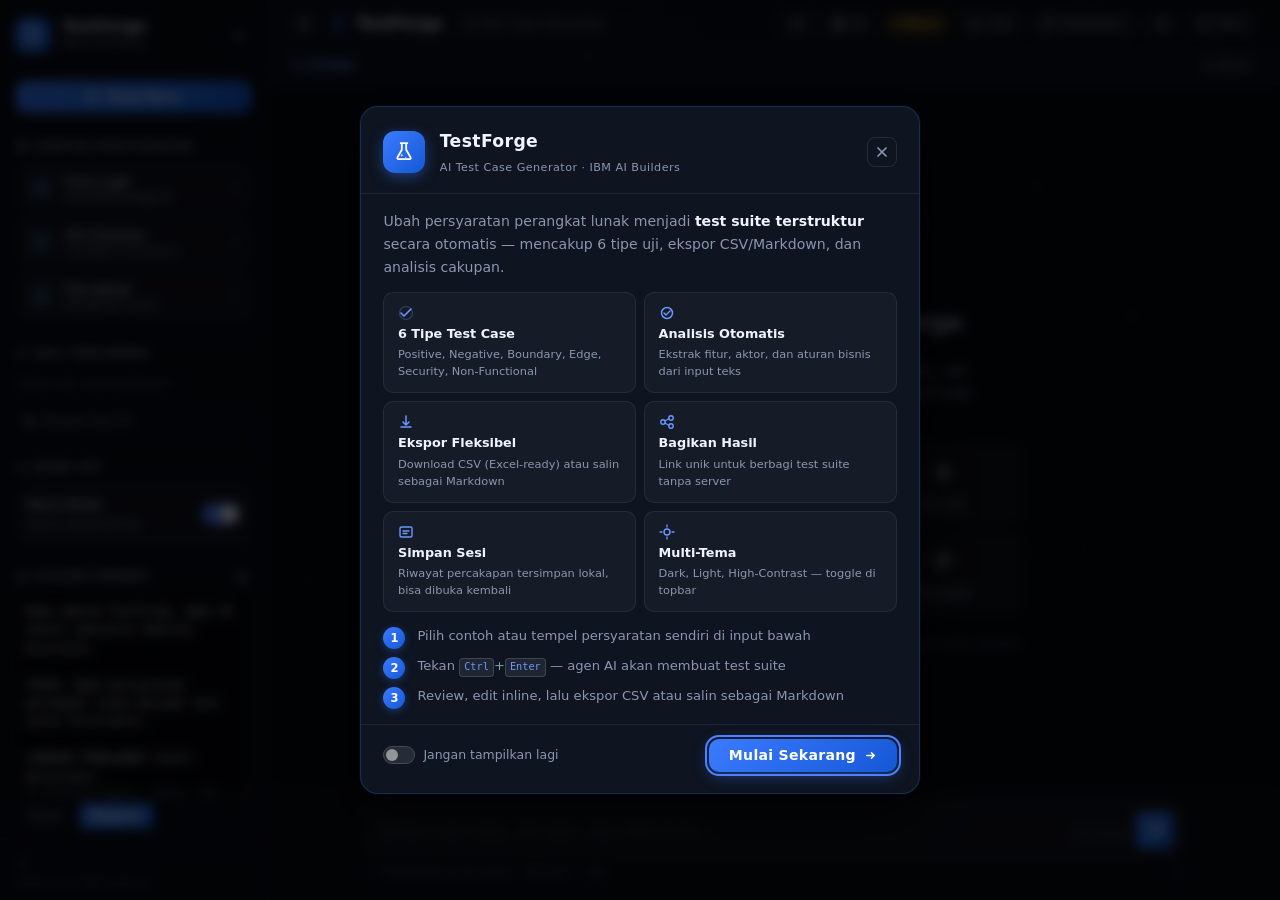
==== testforge/index.html @ 2355a53f "projek ibm" ====
<!DOCTYPE html>
<html lang="id">
<head>
  <meta charset="UTF-8" />
  <meta name="viewport" content="width=device-width, initial-scale=1.0" />
  <title>TestForge — AI Test Case Generator</title>
  <link rel="stylesheet" href="style.css" />
</head>
<body>

  <!-- ======================================================================
       CANVAS BACKGROUND — animated particle network (drawn by app.js)
       ====================================================================== -->
  <canvas id="bgCanvas" aria-hidden="true"></canvas>

  <!-- ======================================================================
       SIDEBAR
       ====================================================================== -->
  <aside id="sidebar" aria-label="Panel navigasi">

    <!-- Logo -->
    <div class="sidebar-header">
      <div class="logo-mark" aria-hidden="true">
        <!-- Flask / lab icon -->
        <svg width="18" height="18" viewBox="0 0 20 20" fill="none" aria-hidden="true">
          <path d="M7 2h6M8 2v6L4 15a1 1 0 00.9 1.5h10.2A1 1 0 0016 15l-4-7V2" stroke="#fff" stroke-width="1.6" stroke-linecap="round" stroke-linejoin="round"/>
          <circle cx="8" cy="13" r=".9" fill="#fff" opacity=".7"/>
          <circle cx="11" cy="15" r=".6" fill="#fff" opacity=".5"/>
        </svg>
      </div>
      <div class="logo-words">
        <span class="logo-name">TestForge</span>
        <span class="logo-sub">IBM AI Builders</span>
      </div>
      <button id="btnToggleSidebar" class="icon-btn" aria-label="Tutup sidebar">
        <svg width="16" height="16" viewBox="0 0 16 16" fill="none" aria-hidden="true">
          <path d="M12 4L4 12M4 4l8 8" stroke="currentColor" stroke-width="1.6" stroke-linecap="round"/>
        </svg>
      </button>
    </div>

    <!-- New chat -->
    <div class="sidebar-new-chat">
      <button class="btn-new-chat" id="btnClearChat">
        <svg width="13" height="13" viewBox="0 0 14 14" fill="none" aria-hidden="true">
          <path d="M7 1v12M1 7h12" stroke="currentColor" stroke-width="2" stroke-linecap="round"/>
        </svg>
        Chat Baru
      </button>
    </div>

    <!-- Example requirements -->
    <div class="sidebar-section">
      <div class="sidebar-label">
        <svg width="11" height="11" viewBox="0 0 12 12" fill="none" aria-hidden="true">
          <rect x="1" y="1" width="10" height="10" rx="2" stroke="currentColor" stroke-width="1.4"/>
          <path d="M4 4h4M4 6h4M4 8h2" stroke="currentColor" stroke-width="1.2" stroke-linecap="round"/>
        </svg>
        Contoh Persyaratan
      </div>

      <!-- Login -->
      <button class="example-btn" data-sample="login">
        <span class="example-icon-wrap" style="--icon-color:#5b8dff">
          <svg width="14" height="14" viewBox="0 0 16 16" fill="none" aria-hidden="true">
            <rect x="3" y="7" width="10" height="8" rx="1.5" stroke="currentColor" stroke-width="1.5"/>
            <path d="M6 7V5a2 2 0 014 0v2" stroke="currentColor" stroke-width="1.5" stroke-linecap="round"/>
            <circle cx="8" cy="11" r="1.2" fill="currentColor"/>
          </svg>
        </span>
        <div class="example-text">
          <span class="example-title">Form Login</span>
          <span class="example-desc">Autentikasi pengguna</span>
        </div>
        <svg class="example-arrow" width="10" height="10" viewBox="0 0 12 12" fill="none" aria-hidden="true">
          <path d="M4 2l4 4-4 4" stroke="currentColor" stroke-width="1.5" stroke-linecap="round" stroke-linejoin="round"/>
        </svg>
      </button>

      <!-- Checkout -->
      <button class="example-btn" data-sample="checkout">
        <span class="example-icon-wrap" style="--icon-color:#22aaff">
          <svg width="14" height="14" viewBox="0 0 16 16" fill="none" aria-hidden="true">
            <path d="M1 2h2l2 8h7l1.5-5H5" stroke="currentColor" stroke-width="1.5" stroke-linecap="round" stroke-linejoin="round"/>
            <circle cx="7" cy="13.5" r="1" fill="currentColor"/>
            <circle cx="12" cy="13.5" r="1" fill="currentColor"/>
          </svg>
        </span>
        <div class="example-text">
          <span class="example-title">API Checkout</span>
          <span class="example-desc">Transaksi e-commerce</span>
        </div>
        <svg class="example-arrow" width="10" height="10" viewBox="0 0 12 12" fill="none" aria-hidden="true">
          <path d="M4 2l4 4-4 4" stroke="currentColor" stroke-width="1.5" stroke-linecap="round" stroke-linejoin="round"/>
        </svg>
      </button>

      <!-- Upload -->
      <button class="example-btn" data-sample="upload">
        <span class="example-icon-wrap" style="--icon-color:#2dd4bf">
          <svg width="14" height="14" viewBox="0 0 16 16" fill="none" aria-hidden="true">
            <path d="M8 10V2M5 5l3-3 3 3" stroke="currentColor" stroke-width="1.5" stroke-linecap="round" stroke-linejoin="round"/>
            <path d="M2 11v2a1 1 0 001 1h10a1 1 0 001-1v-2" stroke="currentColor" stroke-width="1.5" stroke-linecap="round"/>
          </svg>
        </span>
        <div class="example-text">
          <span class="example-title">File Upload</span>
          <span class="example-desc">Manajemen media</span>
        </div>
        <svg class="example-arrow" width="10" height="10" viewBox="0 0 12 12" fill="none" aria-hidden="true">
          <path d="M4 2l4 4-4 4" stroke="currentColor" stroke-width="1.5" stroke-linecap="round" stroke-linejoin="round"/>
        </svg>
      </button>
    </div>

    <!-- Session History -->
    <div class="sidebar-section" id="sessionHistorySection">
      <div class="sidebar-label">
        <svg width="11" height="11" viewBox="0 0 12 12" fill="none" aria-hidden="true">
          <circle cx="6" cy="6" r="4.5" stroke="currentColor" stroke-width="1.4"/>
          <path d="M6 3.5V6l1.5 1.5" stroke="currentColor" stroke-width="1.2" stroke-linecap="round"/>
        </svg>
        Sesi Tersimpan
      </div>
      <div id="sessionList" class="session-list">
        <span class="session-empty">Belum ada sesi tersimpan</span>
      </div>
      <button class="btn-save-session" id="btnSaveSession">
        <svg width="11" height="11" viewBox="0 0 12 12" fill="none" aria-hidden="true">
          <path d="M2 2h7l1 1v8H2V2z" stroke="currentColor" stroke-width="1.3" stroke-linejoin="round"/>
          <path d="M4 2v3h4V2" stroke="currentColor" stroke-width="1.3"/>
          <path d="M3 7h6" stroke="currentColor" stroke-width="1.2" stroke-linecap="round"/>
        </svg>
        Simpan Sesi Ini
      </button>
    </div>

    <!-- API Mode -->
    <div class="sidebar-section">
      <div class="sidebar-label">
        <svg width="11" height="11" viewBox="0 0 12 12" fill="none" aria-hidden="true">
          <circle cx="6" cy="6" r="4.5" stroke="currentColor" stroke-width="1.4"/>
          <path d="M6 3v3l2 1" stroke="currentColor" stroke-width="1.2" stroke-linecap="round"/>
        </svg>
        Mode API
      </div>
      <div class="mode-toggle-card">
        <div class="mode-toggle-info">
          <span class="mode-toggle-name" id="modeLabel">Mock Mode</span>
          <span class="mode-toggle-desc" id="modeNote">Demo tanpa API key</span>
        </div>
        <label class="toggle-switch" for="toggleMock" aria-label="Toggle Mock Mode">
          <input type="checkbox" id="toggleMock" checked />
          <span class="toggle-track" aria-hidden="true">
            <span class="toggle-thumb"></span>
          </span>
        </label>
      </div>
    </div>

    <!-- System Prompt -->
    <div class="sidebar-section sidebar-section-grow">
      <div class="sidebar-label">
        <svg width="11" height="11" viewBox="0 0 12 12" fill="none" aria-hidden="true">
          <path d="M2 2h8v8H2z" stroke="currentColor" stroke-width="1.4" stroke-linejoin="round"/>
          <path d="M4 5l1.5 1.5L4 8" stroke="currentColor" stroke-width="1.2" stroke-linecap="round" stroke-linejoin="round"/>
          <path d="M7 8h1" stroke="currentColor" stroke-width="1.2" stroke-linecap="round"/>
        </svg>
        System Prompt
        <button class="icon-btn small" id="btnToggleSettings" aria-expanded="false" aria-controls="settingsPanel">
          <svg width="12" height="12" viewBox="0 0 12 12" fill="none" aria-hidden="true">
            <path d="M1 3h10M1 6h10M1 9h10" stroke="currentColor" stroke-width="1.4" stroke-linecap="round"/>
          </svg>
        </button>
      </div>
      <div id="settingsPanel" class="settings-panel" hidden>
        <textarea id="systemPromptEditor" rows="10" aria-label="Editor system prompt" spellcheck="false" placeholder="System prompt…"></textarea>
        <div class="settings-actions">
          <button class="btn-ghost-sm" id="btnResetPrompt">Reset</button>
          <button class="btn-accent-sm" id="btnSavePrompt">Simpan</button>
        </div>
      </div>
    </div>

    <!-- Footer -->
    <div class="sidebar-footer">
      <svg width="12" height="12" viewBox="0 0 14 14" fill="none" aria-hidden="true" style="opacity:.4">
        <circle cx="7" cy="7" r="5.5" stroke="currentColor" stroke-width="1.4"/>
        <path d="M7 4v3l2 1" stroke="currentColor" stroke-width="1.2" stroke-linecap="round"/>
      </svg>
      <span class="sidebar-footer-brand">Powered by IBM watsonx</span>
    </div>

  </aside>


  <!-- ======================================================================
       MAIN CONTENT
       ====================================================================== -->
  <main id="main">

    <!-- Top bar -->
    <header id="topbar">
      <button id="btnOpenSidebar" class="icon-btn" aria-label="Buka sidebar" hidden>
        <svg width="18" height="18" viewBox="0 0 18 18" fill="none" aria-hidden="true">
          <path d="M2 4h14M2 9h14M2 14h14" stroke="currentColor" stroke-width="1.6" stroke-linecap="round"/>
        </svg>
      </button>

      <div class="topbar-brand">
        <svg class="topbar-logo-mark" width="18" height="18" viewBox="0 0 20 20" fill="none" aria-hidden="true">
          <path d="M7 2h6M8 2v6L4 15a1 1 0 00.9 1.5h10.2A1 1 0 0016 15l-4-7V2" stroke="url(#tbGrad)" stroke-width="1.6" stroke-linecap="round" stroke-linejoin="round"/>
          <circle cx="8" cy="13" r=".9" fill="url(#tbGrad)" opacity=".9"/>
          <defs>
            <linearGradient id="tbGrad" x1="4" y1="2" x2="16" y2="18" gradientUnits="userSpaceOnUse">
              <stop offset="0%" stop-color="#5b8dff"/>
              <stop offset="100%" stop-color="#1558d6"/>
            </linearGradient>
          </defs>
        </svg>
        <span class="topbar-name">TestForge</span>
        <span class="topbar-divider" aria-hidden="true"></span>
        <span class="topbar-desc">AI Test Case Generator</span>
      </div>

      <div class="topbar-actions">
        <!-- Theme toggle -->
        <button class="btn-icon-sm" id="btnTheme" title="Ganti tema" aria-label="Ganti tema">
          <svg width="14" height="14" viewBox="0 0 16 16" fill="none" aria-hidden="true" id="themeIcon">
            <circle cx="8" cy="8" r="3" stroke="currentColor" stroke-width="1.5"/>
            <path d="M8 1v2M8 13v2M1 8h2M13 8h2M3.3 3.3l1.4 1.4M11.3 11.3l1.4 1.4M3.3 12.7l1.4-1.4M11.3 4.7l1.4-1.4" stroke="currentColor" stroke-width="1.4" stroke-linecap="round"/>
          </svg>
        </button>
        <!-- Lang toggle -->
        <button class="btn-icon-sm" id="btnLang" title="Ganti bahasa" aria-label="Ganti bahasa">
          <svg width="14" height="14" viewBox="0 0 16 16" fill="none" aria-hidden="true">
            <circle cx="8" cy="8" r="6.5" stroke="currentColor" stroke-width="1.4"/>
            <path d="M8 1.5C8 1.5 5 5 5 8s3 6.5 3 6.5M8 1.5C8 1.5 11 5 11 8s-3 6.5-3 6.5M1.5 8h13" stroke="currentColor" stroke-width="1.2" stroke-linecap="round"/>
            <path d="M2.5 5.5h11M2.5 10.5h11" stroke="currentColor" stroke-width="1.1" stroke-linecap="round" opacity=".6"/>
          </svg>
          <span id="langLabel">ID</span>
        </button>

        <div id="apiStatus" class="status-indicator mock" aria-live="polite">
          <span class="status-dot" aria-hidden="true"></span>
          <span id="statusText">Mock</span>
        </div>

        <button class="btn-icon-sm" id="btnExportCSV" title="Ekspor CSV" aria-label="Ekspor CSV" hidden>
          <svg width="14" height="14" viewBox="0 0 15 15" fill="none" aria-hidden="true">
            <path d="M7.5 1v9M4 7l3.5 3.5L11 7" stroke="currentColor" stroke-width="1.6" stroke-linecap="round" stroke-linejoin="round"/>
            <path d="M2 12h11" stroke="currentColor" stroke-width="1.6" stroke-linecap="round"/>
          </svg>
          CSV
        </button>
        <button class="btn-icon-sm" id="btnCopyMarkdown" title="Salin Markdown" aria-label="Salin Markdown" hidden>
          <svg width="14" height="14" viewBox="0 0 15 15" fill="none" aria-hidden="true">
            <rect x="1" y="4" width="9" height="10" rx="1.5" stroke="currentColor" stroke-width="1.4"/>
            <path d="M5 1h8a1 1 0 011 1v9" stroke="currentColor" stroke-width="1.4" stroke-linecap="round" stroke-linejoin="round"/>
          </svg>
          Markdown
        </button>
        <button class="btn-icon-sm" id="btnShareLink" title="Bagikan link" aria-label="Bagikan link" hidden>
          <svg width="14" height="14" viewBox="0 0 15 15" fill="none" aria-hidden="true">
            <circle cx="12" cy="3" r="1.8" stroke="currentColor" stroke-width="1.3"/>
            <circle cx="3" cy="7.5" r="1.8" stroke="currentColor" stroke-width="1.3"/>
            <circle cx="12" cy="12" r="1.8" stroke="currentColor" stroke-width="1.3"/>
            <path d="M4.7 8.5l5.6 2.7M4.7 6.5l5.6-2.7" stroke="currentColor" stroke-width="1.3" stroke-linecap="round"/>
          </svg>
        </button>

        <!-- Filter dropdown trigger -->
        <button class="btn-icon-sm" id="btnFilter" title="Filter test case" aria-label="Filter test case" hidden>
          <svg width="14" height="14" viewBox="0 0 15 15" fill="none" aria-hidden="true">
            <path d="M1.5 3h12l-5 6v5l-2-1V9L1.5 3z" stroke="currentColor" stroke-width="1.4" stroke-linejoin="round"/>
          </svg>
          Filter
        </button>
      </div>
    </header>

    <!-- Filter bar (shown when filter active) -->
    <div id="filterBar" class="filter-bar" hidden>
      <span class="filter-bar-label">
        <svg width="11" height="11" viewBox="0 0 12 12" fill="none" aria-hidden="true">
          <path d="M1 2h10l-4 5v3l-2-1V7L1 2z" stroke="currentColor" stroke-width="1.3" stroke-linejoin="round"/>
        </svg>
        Filter:
      </span>
      <div class="filter-chips" id="filterChips"></div>
      <button class="filter-clear" id="btnFilterClear">
        <svg width="10" height="10" viewBox="0 0 10 10" fill="none" aria-hidden="true">
          <path d="M2 2l6 6M8 2L2 8" stroke="currentColor" stroke-width="1.5" stroke-linecap="round"/>
        </svg>
        Reset
      </button>
    </div>

    <!-- Chat history -->
    <section id="chatHistory" aria-label="Riwayat percakapan" aria-live="polite" aria-atomic="false">
    </section>

    <!-- Input area -->
    <footer id="inputArea">
      <div class="input-container">
        <div class="input-wrap">
          <textarea
            id="userInput"
            rows="1"
            placeholder="Tempel user story, API spec, atau PRD di sini…"
            aria-label="Input persyaratan"
            spellcheck="false"
          ></textarea>
          <div class="input-actions">
            <span class="input-hint-inline">Ctrl+Enter</span>
            <button id="btnSend" class="btn-send" aria-label="Kirim">
              <svg width="16" height="16" viewBox="0 0 16 16" fill="none" aria-hidden="true">
                <path d="M14 8H2M9 3l5 5-5 5" stroke="currentColor" stroke-width="1.8" stroke-linecap="round" stroke-linejoin="round"/>
              </svg>
            </button>
          </div>
        </div>
        <div class="input-footer-row">
          <span class="input-footer-left">
            <svg width="11" height="11" viewBox="0 0 12 12" fill="none" aria-hidden="true" style="opacity:.45">
              <circle cx="6" cy="6" r="4.5" stroke="currentColor" stroke-width="1.4"/>
              <path d="M6 4v3M6 8.5v.5" stroke="currentColor" stroke-width="1.3" stroke-linecap="round"/>
            </svg>
            <span id="inputHintText">Mendukung: User Story · API Spec · PRD</span>
          </span>
          <span class="input-counter" id="inputCounter">0</span>
        </div>
      </div>
    </footer>

  </main>

  <!-- Toast -->
  <div id="toast" class="toast" role="status" aria-live="polite" aria-atomic="true" hidden></div>
  <!-- Mobile sidebar overlay -->
  <div id="sidebarOverlay" class="sidebar-overlay" aria-hidden="true"></div>

  <!-- ======================================================================
       WELCOME POPUP MODAL
       ====================================================================== -->
  <div id="welcomeModal" class="wm-backdrop" role="dialog" aria-modal="true" aria-labelledby="wmTitle" hidden>
    <div class="wm-panel">

      <!-- Header -->
      <div class="wm-header">
        <div class="wm-logo" aria-hidden="true">
          <svg width="22" height="22" viewBox="0 0 20 20" fill="none">
            <path d="M7 2h6M8 2v6L4 15a1 1 0 00.9 1.5h10.2A1 1 0 0016 15l-4-7V2"
              stroke="#fff" stroke-width="1.6" stroke-linecap="round" stroke-linejoin="round"/>
            <circle cx="8" cy="13" r="1" fill="#fff" opacity=".8"/>
            <circle cx="11.5" cy="15" r=".7" fill="#fff" opacity=".6"/>
          </svg>
        </div>
        <div class="wm-header-text">
          <span class="wm-name">TestForge</span>
          <span class="wm-tag">AI Test Case Generator · IBM AI Builders</span>
        </div>
        <button id="wmClose" class="wm-close" aria-label="Tutup">
          <svg width="14" height="14" viewBox="0 0 14 14" fill="none">
            <path d="M11 3L3 11M3 3l8 8" stroke="currentColor" stroke-width="1.7" stroke-linecap="round"/>
          </svg>
        </button>
      </div>

      <!-- Hero description -->
      <p class="wm-desc">
        Ubah persyaratan perangkat lunak menjadi <strong>test suite terstruktur</strong>
        secara otomatis — mencakup 6 tipe uji, ekspor CSV/Markdown, dan analisis cakupan.
      </p>

      <!-- Feature grid -->
      <div class="wm-features">
        <div class="wm-feat">
          <span class="wm-feat-icon">
            <svg width="16" height="16" viewBox="0 0 16 16" fill="none">
              <path d="M3 8l3 3 7-7" stroke="currentColor" stroke-width="1.6" stroke-linecap="round" stroke-linejoin="round"/>
              <circle cx="8" cy="8" r="6.5" stroke="currentColor" stroke-width="1.2" opacity=".3"/>
            </svg>
          </span>
          <span class="wm-feat-label">6 Tipe Test Case</span>
          <span class="wm-feat-desc">Positive, Negative, Boundary, Edge, Security, Non-Functional</span>
        </div>
        <div class="wm-feat">
          <span class="wm-feat-icon">
            <svg width="16" height="16" viewBox="0 0 16 16" fill="none">
              <circle cx="8" cy="8" r="5.5" stroke="currentColor" stroke-width="1.5"/>
              <path d="M5 8l2 2 4-4" stroke="currentColor" stroke-width="1.4" stroke-linecap="round" stroke-linejoin="round"/>
            </svg>
          </span>
          <span class="wm-feat-label">Analisis Otomatis</span>
          <span class="wm-feat-desc">Ekstrak fitur, aktor, dan aturan bisnis dari input teks</span>
        </div>
        <div class="wm-feat">
          <span class="wm-feat-icon">
            <svg width="16" height="16" viewBox="0 0 16 16" fill="none">
              <path d="M8 2v9M5 8l3 3 3-3" stroke="currentColor" stroke-width="1.5" stroke-linecap="round" stroke-linejoin="round"/>
              <path d="M3 13h10" stroke="currentColor" stroke-width="1.5" stroke-linecap="round"/>
            </svg>
          </span>
          <span class="wm-feat-label">Ekspor Fleksibel</span>
          <span class="wm-feat-desc">Download CSV (Excel-ready) atau salin sebagai Markdown</span>
        </div>
        <div class="wm-feat">
          <span class="wm-feat-icon">
            <svg width="16" height="16" viewBox="0 0 16 16" fill="none">
              <circle cx="4" cy="8" r="2.2" stroke="currentColor" stroke-width="1.4"/>
              <circle cx="12" cy="4" r="2.2" stroke="currentColor" stroke-width="1.4"/>
              <circle cx="12" cy="12" r="2.2" stroke="currentColor" stroke-width="1.4"/>
              <path d="M6 7l4-2.5M6 9l4 2.5" stroke="currentColor" stroke-width="1.3" stroke-linecap="round"/>
            </svg>
          </span>
          <span class="wm-feat-label">Bagikan Hasil</span>
          <span class="wm-feat-desc">Link unik untuk berbagi test suite tanpa server</span>
        </div>
        <div class="wm-feat">
          <span class="wm-feat-icon">
            <svg width="16" height="16" viewBox="0 0 16 16" fill="none">
              <rect x="2" y="3" width="12" height="10" rx="1.5" stroke="currentColor" stroke-width="1.4"/>
              <path d="M5 7h6M5 9.5h4" stroke="currentColor" stroke-width="1.3" stroke-linecap="round"/>
            </svg>
          </span>
          <span class="wm-feat-label">Simpan Sesi</span>
          <span class="wm-feat-desc">Riwayat percakapan tersimpan lokal, bisa dibuka kembali</span>
        </div>
        <div class="wm-feat">
          <span class="wm-feat-icon">
            <svg width="16" height="16" viewBox="0 0 16 16" fill="none">
              <circle cx="8" cy="8" r="3" stroke="currentColor" stroke-width="1.4"/>
              <path d="M8 1v2M8 13v2M1 8h2M13 8h2" stroke="currentColor" stroke-width="1.3" stroke-linecap="round"/>
            </svg>
          </span>
          <span class="wm-feat-label">Multi-Tema</span>
          <span class="wm-feat-desc">Dark, Light, High-Contrast — toggle di topbar</span>
        </div>
      </div>

      <!-- How-to steps -->
      <div class="wm-steps">
        <div class="wm-step">
          <span class="wm-step-num">1</span>
          <span class="wm-step-text">Pilih contoh atau tempel persyaratan sendiri di input bawah</span>
        </div>
        <div class="wm-step">
          <span class="wm-step-num">2</span>
          <span class="wm-step-text">Tekan <kbd>Ctrl</kbd>+<kbd>Enter</kbd> — agen AI akan membuat test suite</span>
        </div>
        <div class="wm-step">
          <span class="wm-step-num">3</span>
          <span class="wm-step-text">Review, edit inline, lalu ekspor CSV atau salin sebagai Markdown</span>
        </div>
      </div>

      <!-- Footer actions -->
      <div class="wm-footer">
        <label class="wm-no-show">
          <input type="checkbox" id="wmDontShow" />
          <span class="wm-checkbox-track" aria-hidden="true"></span>
          Jangan tampilkan lagi
        </label>
        <button class="wm-btn-start" id="wmStart">
          Mulai Sekarang
          <svg width="13" height="13" viewBox="0 0 14 14" fill="none">
            <path d="M3 7h8M8 4l3 3-3 3" stroke="currentColor" stroke-width="1.7" stroke-linecap="round" stroke-linejoin="round"/>
          </svg>
        </button>
      </div>

    </div>
  </div>

  <script src="app.js?v=2"></script>
</body>
</html>
---- testforge/style.css ----
/* ============================================================================
   TestForge — style.css  (v3 — Canvas + Full Features)
   Dark glassmorphism · Canvas particle bg · SVG icons · Multi-theme · WCAG AA
   ============================================================================ */

/* ==========================================================================
   SECTION 1: DESIGN TOKENS
   ========================================================================== */
/* ---------- Dark theme (default) ---------- */
:root {
  --bg-base:      #07090f;
  --bg-surface:   #0e1117;
  --bg-glass:     rgba(255,255,255,0.04);
  --bg-glass-hov: rgba(255,255,255,0.07);
  --bg-elevated:  rgba(255,255,255,0.055);
  --bg-input:     rgba(255,255,255,0.05);

  --border:        rgba(255,255,255,0.08);
  --border-strong: rgba(255,255,255,0.14);
  --border-focus:  #4f80ff;

  --text-primary:   #f0f4ff;
  --text-secondary: #8b96b0;
  --text-muted:     #4a5568;

  --grad-brand:      linear-gradient(135deg, #3b7bff 0%, #1d6fef 60%, #1558d6 100%);
  --grad-brand-soft: linear-gradient(135deg, rgba(59,123,255,.14) 0%, rgba(29,111,239,.12) 100%);
  --grad-success:    linear-gradient(135deg, #22c55e, #16a34a);
  --grad-topbar:     linear-gradient(90deg, rgba(59,123,255,.05), transparent);

  --accent:   #4f7fff;
  --accent-h: #6b96ff;
  --success:  #4ade80;
  --warning:  #fbbf24;
  --danger:   #f87171;
  --cyan:     #22d3ee;    /* replaces purple — used for security type badge */

  --tag-positive: rgba(34,197,94,.12);
  --tag-negative: rgba(248,113,113,.12);
  --tag-boundary: rgba(96,165,250,.12);
  --tag-edge:     rgba(251,191,36,.12);
  --tag-security: rgba(34,163,255,.12);   /* blue-tinted, not purple */
  --tag-nonfunc:  rgba(45,212,191,.12);

  --sidebar-w: 268px;

  --font-sans: "Inter", -apple-system, "Segoe UI", system-ui, sans-serif;
  --font-mono: "JetBrains Mono", "SFMono-Regular", Consolas, monospace;

  --r-sm: 6px; --r-md: 10px; --r-lg: 14px; --r-xl: 18px;

  --shadow-sm:   0 1px 3px rgba(0,0,0,.3), 0 1px 2px rgba(0,0,0,.2);
  --shadow-md:   0 4px 16px rgba(0,0,0,.4), 0 1px 4px rgba(0,0,0,.3);
  --shadow-glow: 0 0 24px rgba(79,128,255,.2);

  --t:      .18s cubic-bezier(.4,0,.2,1);
  --t-slow: .3s  cubic-bezier(.4,0,.2,1);

  /* Canvas particle colour (used in JS) */
  --canvas-particle: rgba(79,128,255,0.5);
}

/* ---------- Light theme ---------- */
[data-theme="light"] {
  --bg-base:      #f4f6fb;
  --bg-surface:   #ffffff;
  --bg-glass:     rgba(0,0,0,0.03);
  --bg-glass-hov: rgba(0,0,0,0.055);
  --bg-elevated:  rgba(0,0,0,0.04);
  --bg-input:     rgba(0,0,0,0.03);

  --border:        rgba(0,0,0,0.09);
  --border-strong: rgba(0,0,0,0.16);
  --border-focus:  #4f80ff;

  --text-primary:   #0d1117;
  --text-secondary: #4a5568;
  --text-muted:     #9ca3af;

  --grad-topbar: linear-gradient(90deg, rgba(79,128,255,.04), transparent);
  --canvas-particle: rgba(79,128,255,0.3);
}
[data-theme="light"] body { background: var(--bg-base); }
[data-theme="light"] #sidebar  { background: rgba(255,255,255,.95); }
[data-theme="light"] #topbar   { background: rgba(244,246,251,.9); }
[data-theme="light"] #inputArea{ background: rgba(244,246,251,.95); }

/* ---------- High-contrast theme ---------- */
[data-theme="hc"] {
  --bg-base:      #000000;
  --bg-surface:   #000000;
  --bg-glass:     rgba(255,255,255,0.08);
  --bg-glass-hov: rgba(255,255,255,0.14);
  --bg-elevated:  rgba(255,255,255,0.1);
  --bg-input:     rgba(255,255,255,0.06);

  --border:        rgba(255,255,255,0.3);
  --border-strong: rgba(255,255,255,0.5);
  --border-focus:  #ffffff;

  --text-primary:   #ffffff;
  --text-secondary: #d0d0d0;
  --text-muted:     #909090;

  --accent:   #66aaff;
  --accent-h: #88ccff;
  --success:  #66ff99;
  --warning:  #ffdd55;
  --danger:   #ff6666;

  --canvas-particle: rgba(255,255,255,0.4);
}

/* ==========================================================================
   SECTION 2: RESET & BASE
   ========================================================================== */
*, *::before, *::after { box-sizing: border-box; margin: 0; padding: 0; }
html, body { height: 100%; overflow: hidden; }

body {
  background: var(--bg-base);
  color: var(--text-primary);
  font-family: var(--font-sans);
  font-size: 14px;
  line-height: 1.6;
  display: flex;
}

:focus-visible {
  outline: 2px solid var(--border-focus);
  outline-offset: 2px;
  border-radius: 4px;
}

/* ==========================================================================
   GLOBAL SCROLLBAR — thin, dark, no arrows, no OS chrome
   ========================================================================== */
* {
  scrollbar-width: thin;                      /* Firefox */
  scrollbar-color: rgba(255,255,255,.12) transparent; /* Firefox */
}
*::-webkit-scrollbar        { width: 4px; height: 4px; }
*::-webkit-scrollbar-track  { background: transparent; }
*::-webkit-scrollbar-button { display: none; height: 0; }
*::-webkit-scrollbar-corner { background: transparent; }
*::-webkit-scrollbar-thumb  {
  background: rgba(255,255,255,.14);
  border-radius: 4px;
  border: none;
}
*::-webkit-scrollbar-thumb:hover {
  background: rgba(255,255,255,.24);
}

/* Light theme scrollbar adjustment */
[data-theme="light"] * {
  scrollbar-color: rgba(0,0,0,.14) transparent;
}
[data-theme="light"] *::-webkit-scrollbar-thumb       { background: rgba(0,0,0,.14); }
[data-theme="light"] *::-webkit-scrollbar-thumb:hover { background: rgba(0,0,0,.24); }

/* ==========================================================================
   SECTION 3: CANVAS BACKGROUND
   ========================================================================== */
#bgCanvas {
  position: fixed;
  inset: 0;
  width: 100%;
  height: 100%;
  pointer-events: none;
  z-index: 0;
  opacity: .85;
}

/* ==========================================================================
   SECTION 4: SIDEBAR
   ========================================================================== */
#sidebar {
  position: relative;
  z-index: 10;
  width: var(--sidebar-w);
  min-width: var(--sidebar-w);
  background: rgba(10,13,22,.92);
  border-right: 1px solid var(--border);
  display: flex;
  flex-direction: column;
  overflow-y: auto;
  overflow-x: hidden;
  backdrop-filter: blur(12px);
  -webkit-backdrop-filter: blur(12px);
  transition: transform var(--t-slow);
}

/* Custom scrollbar */
#sidebar::-webkit-scrollbar { width: 4px; }
#sidebar::-webkit-scrollbar-track { background: transparent; }
#sidebar::-webkit-scrollbar-thumb { background: var(--border); border-radius: 2px; }

/* Logo header */
.sidebar-header {
  display: flex;
  align-items: center;
  gap: .75rem;
  padding: 1.1rem 1rem 1rem;
  border-bottom: 1px solid var(--border);
}

.logo-mark {
  width: 34px; height: 34px;
  border-radius: var(--r-md);
  background: var(--grad-brand);
  display: flex; align-items: center; justify-content: center;
  flex-shrink: 0;
  box-shadow: 0 2px 10px rgba(79,128,255,.35);
}
/* SVG inside logo-mark inherits white colour via stroke="#fff" */

.logo-words { flex: 1; display: flex; flex-direction: column; gap: 0; }
.logo-name  { font-size: .93rem; font-weight: 700; letter-spacing: .02em; color: var(--text-primary); line-height: 1.2; }
.logo-sub   { font-size: .65rem; color: var(--text-secondary); letter-spacing: .04em; }

/* New chat button */
.sidebar-new-chat { padding: .75rem 1rem; }
.btn-new-chat {
  width: 100%;
  display: flex;
  align-items: center;
  justify-content: center;
  gap: .5rem;
  background: var(--grad-brand);
  border: none;
  color: #fff;
  font-family: var(--font-sans);
  font-size: .82rem;
  font-weight: 600;
  padding: .6em 1em;
  border-radius: var(--r-md);
  cursor: pointer;
  transition: opacity var(--t), transform var(--t), box-shadow var(--t);
  box-shadow: 0 2px 12px rgba(79,128,255,.3);
  letter-spacing: .02em;
}
.btn-new-chat:hover { opacity: .9; transform: translateY(-1px); box-shadow: 0 4px 18px rgba(79,128,255,.4); }
.btn-new-chat:active { transform: translateY(0); }

/* Section */
.sidebar-section {
  padding: .6rem 1rem;
  border-bottom: 1px solid var(--border);
  display: flex;
  flex-direction: column;
  gap: .4rem;
}
.sidebar-section-grow { flex: 1; }

.sidebar-label {
  display: flex;
  align-items: center;
  gap: .4rem;
  font-size: .68rem;
  font-weight: 600;
  letter-spacing: .09em;
  text-transform: uppercase;
  color: var(--text-secondary);
  padding: .3rem 0 .1rem;
}
.sidebar-label .icon-btn { margin-left: auto; }

/* Example buttons */
.example-btn {
  display: flex;
  align-items: center;
  gap: .6rem;
  width: 100%;
  background: var(--bg-glass);
  border: 1px solid var(--border);
  border-radius: var(--r-md);
  padding: .6em .75em;
  cursor: pointer;
  transition: background var(--t), border-color var(--t), transform var(--t);
  text-align: left;
}
.example-btn:hover {
  background: var(--bg-glass-hov);
  border-color: var(--border-strong);
  transform: translateX(2px);
}
/* SVG icon wrap for example buttons — coloured via CSS var */
.example-icon-wrap {
  width: 28px; height: 28px;
  border-radius: var(--r-sm);
  background: rgba(var(--_ic, 91,141,255), .12);
  color: var(--icon-color, var(--accent));
  display: flex; align-items: center; justify-content: center;
  flex-shrink: 0;
  transition: background var(--t);
}
.example-btn:hover .example-icon-wrap { background: rgba(var(--_ic, 91,141,255), .2); }
.example-text { flex: 1; display: flex; flex-direction: column; gap: .05rem; }
.example-title { font-size: .82rem; font-weight: 500; color: var(--text-primary); line-height: 1.3; }
.example-desc  { font-size: .7rem; color: var(--text-secondary); }
.example-arrow { color: var(--text-muted); flex-shrink: 0; transition: transform var(--t), color var(--t); }
.example-btn:hover .example-arrow { transform: translateX(2px); color: var(--accent); }

/* Mode toggle card */
.mode-toggle-card {
  display: flex;
  align-items: center;
  justify-content: space-between;
  gap: .75rem;
  background: var(--bg-glass);
  border: 1px solid var(--border);
  border-radius: var(--r-md);
  padding: .6em .75em;
}
.mode-toggle-info { display: flex; flex-direction: column; gap: .05rem; }
.mode-toggle-name { font-size: .82rem; font-weight: 500; color: var(--text-primary); }
.mode-toggle-desc { font-size: .7rem; color: var(--text-secondary); }

/* Toggle switch */
.toggle-switch { flex-shrink: 0; }
.toggle-switch input { display: none; }
.toggle-track {
  display: flex;
  align-items: center;
  width: 38px; height: 22px;
  background: var(--border-strong);
  border-radius: 22px;
  padding: 2px;
  cursor: pointer;
  transition: background var(--t);
  position: relative;
}
.toggle-thumb {
  width: 18px; height: 18px;
  border-radius: 50%;
  background: #fff;
  box-shadow: var(--shadow-sm);
  transition: transform var(--t);
  flex-shrink: 0;
}
.toggle-switch input:checked ~ .toggle-track { background: var(--accent); }
.toggle-switch input:checked ~ .toggle-track .toggle-thumb { transform: translateX(16px); }

/* Settings panel */
.settings-panel { display: flex; flex-direction: column; gap: .5rem; }
#systemPromptEditor {
  width: 100%;
  background: rgba(0,0,0,.3);
  border: 1px solid var(--border);
  color: var(--text-primary);
  font-family: var(--font-mono);
  font-size: .72rem;
  padding: .65em .75em;
  border-radius: var(--r-sm);
  resize: vertical;
  line-height: 1.6;
  transition: border-color var(--t);
  min-height: 120px;
}
#systemPromptEditor::placeholder { color: var(--text-muted); }
#systemPromptEditor:focus { border-color: var(--border-focus); outline: none; }
.settings-actions { display: flex; gap: .4rem; }

/* Sidebar footer */
.sidebar-footer {
  padding: .8rem 1rem;
  border-top: 1px solid var(--border);
  margin-top: auto;
}
.sidebar-footer-brand {
  font-size: .68rem;
  color: var(--text-muted);
  display: flex;
  align-items: center;
  gap: .35rem;
}
/* SVG in footer replaces ::before dot */

/* ==========================================================================
   SECTION 5: MAIN LAYOUT
   ========================================================================== */
#main {
  position: relative;
  z-index: 1;
  flex: 1;
  display: flex;
  flex-direction: column;
  overflow: hidden;
  min-width: 0;
}

/* ==========================================================================
   SECTION 6: TOPBAR
   ========================================================================== */
#topbar {
  display: flex;
  align-items: center;
  gap: .75rem;
  padding: .7rem 1.4rem;
  background: rgba(10,13,22,.8);
  border-bottom: 1px solid var(--border);
  backdrop-filter: blur(12px);
  -webkit-backdrop-filter: blur(12px);
  flex-shrink: 0;
  position: relative;
}
#topbar::after {
  content: '';
  position: absolute;
  inset: 0;
  background: var(--grad-topbar);
  pointer-events: none;
}

.topbar-brand {
  display: flex;
  align-items: center;
  gap: .6rem;
  flex: 1;
}
/* topbar-logo-mark is now an SVG element — no text styles needed */
.topbar-logo-mark { display: flex; align-items: center; flex-shrink: 0; }
.topbar-name {
  font-size: .95rem;
  font-weight: 700;
  color: var(--text-primary);
  letter-spacing: .02em;
}
.topbar-divider {
  width: 1px; height: 14px;
  background: var(--border-strong);
}
.topbar-desc {
  font-size: .78rem;
  color: var(--text-secondary);
}

.topbar-actions {
  display: flex;
  align-items: center;
  gap: .5rem;
}

/* Status indicator */
.status-indicator {
  display: flex;
  align-items: center;
  gap: .35rem;
  font-size: .72rem;
  font-weight: 600;
  letter-spacing: .05em;
  padding: .22em .7em;
  border-radius: 20px;
}
.status-indicator.mock {
  background: rgba(251,191,36,.1);
  color: var(--warning);
  border: 1px solid rgba(251,191,36,.2);
}
.status-indicator.live {
  background: rgba(74,222,128,.1);
  color: var(--success);
  border: 1px solid rgba(74,222,128,.2);
}
.status-dot {
  width: 6px; height: 6px;
  border-radius: 50%;
  background: currentColor;
  animation: statusPulse 2s ease-in-out infinite;
}
@keyframes statusPulse {
  0%,100% { opacity: 1; }
  50%      { opacity: .4; }
}

/* ==========================================================================
   SECTION 7: CHAT HISTORY
   ========================================================================== */
#chatHistory {
  flex: 1;
  overflow-y: auto;
  padding: 1.5rem;
  display: flex;
  flex-direction: column;
  gap: 1rem;
  scroll-behavior: smooth;
}

#chatHistory::-webkit-scrollbar { width: 5px; }
#chatHistory::-webkit-scrollbar-track { background: transparent; }
#chatHistory::-webkit-scrollbar-thumb { background: var(--border); border-radius: 3px; }

/* ==========================================================================
   SECTION 8: WELCOME CARD
   ========================================================================== */
.welcome-card {
  align-self: center;
  max-width: 560px;
  width: 100%;
  margin: auto;
  display: flex;
  flex-direction: column;
  align-items: center;
  gap: 1.1rem;
  padding: 2.4rem 2rem;
  text-align: center;
  animation: fadeInUp .4s ease-out;
}

@keyframes fadeInUp {
  from { opacity: 0; transform: translateY(16px); }
  to   { opacity: 1; transform: translateY(0); }
}

.welcome-logo {
  width: 64px; height: 64px;
  border-radius: 20px;
  background: var(--grad-brand);
  display: flex;
  align-items: center;
  justify-content: center;
  font-size: 2rem;
  box-shadow: 0 8px 32px rgba(79,128,255,.3), 0 2px 8px rgba(0,0,0,.3);
  margin-bottom: .3rem;
}

.welcome-title {
  font-size: 1.5rem;
  font-weight: 700;
  letter-spacing: -.02em;
  background: linear-gradient(135deg, var(--text-primary), var(--text-secondary));
  -webkit-background-clip: text;
  -webkit-text-fill-color: transparent;
  background-clip: text;
}

.welcome-sub {
  font-size: .88rem;
  color: var(--text-secondary);
  line-height: 1.6;
  max-width: 400px;
}

.welcome-caps {
  display: grid;
  grid-template-columns: repeat(3, 1fr);
  gap: .6rem;
  width: 100%;
}

.cap-card {
  background: var(--bg-glass);
  border: 1px solid var(--border);
  border-radius: var(--r-md);
  padding: .75rem .6rem;
  display: flex;
  flex-direction: column;
  align-items: center;
  gap: .35rem;
  transition: background var(--t), border-color var(--t), transform var(--t);
}
.cap-card:hover { background: var(--bg-glass-hov); border-color: var(--border-strong); transform: translateY(-2px); }
.cap-icon { font-size: 1.3rem; }
.cap-label { font-size: .72rem; font-weight: 500; color: var(--text-secondary); text-align: center; line-height: 1.3; }

.welcome-hint {
  font-size: .78rem;
  color: var(--text-muted);
  display: flex;
  align-items: center;
  gap: .4rem;
}
.welcome-mode-badge {
  display: inline-flex;
  align-items: center;
  gap: .3rem;
  font-size: .72rem;
  font-weight: 600;
  padding: .15em .6em;
  border-radius: 20px;
  background: rgba(251,191,36,.12);
  color: var(--warning);
  border: 1px solid rgba(251,191,36,.2);
}

/* ==========================================================================
   SECTION 9: CHAT MESSAGES
   ========================================================================== */
.msg {
  max-width: 860px;
  width: 100%;
  display: flex;
  gap: .65rem;
  animation: msgIn .22s ease-out;
}
@keyframes msgIn {
  from { opacity: 0; transform: translateY(8px); }
  to   { opacity: 1; transform: translateY(0); }
}
.msg.user  { align-self: flex-end; flex-direction: row-reverse; }
.msg.agent { align-self: flex-start; }

/* Avatar */
.msg-avatar {
  width: 30px; height: 30px;
  border-radius: 50%;
  display: flex; align-items: center; justify-content: center;
  font-size: .68rem;
  font-weight: 700;
  flex-shrink: 0;
  margin-top: 2px;
}
.msg.user  .msg-avatar { background: var(--grad-brand); color: #fff; }
.msg.agent .msg-avatar { background: var(--grad-success); color: #fff; }

.msg-body { display: flex; flex-direction: column; gap: .3rem; flex: 1; min-width: 0; }

.msg-meta {
  display: flex;
  align-items: center;
  gap: .4rem;
  font-size: .7rem;
  color: var(--text-muted);
}
.msg.user .msg-meta { justify-content: flex-end; }
.msg-name { color: var(--text-secondary); font-weight: 500; }

.msg-bubble {
  background: var(--bg-glass);
  border: 1px solid var(--border);
  border-radius: var(--r-lg);
  padding: .85em 1.1em;
  font-size: .88rem;
  line-height: 1.65;
  word-break: break-word;
}
.msg.user .msg-bubble {
  background: rgba(79,128,255,.1);
  border-color: rgba(79,128,255,.22);
  border-bottom-right-radius: var(--r-sm);
}
.msg.agent .msg-bubble {
  border-bottom-left-radius: var(--r-sm);
  max-width: 100%;
}

/* ==========================================================================
   SECTION 10: TYPING INDICATOR
   ========================================================================== */
.typing-wrap {
  display: flex;
  gap: .65rem;
  align-self: flex-start;
  animation: msgIn .22s ease-out;
}
.typing-bubble {
  background: var(--bg-glass);
  border: 1px solid var(--border);
  border-radius: var(--r-lg);
  border-bottom-left-radius: var(--r-sm);
  padding: .75em 1em;
  display: flex;
  gap: 4px;
  align-items: center;
}
.typing-dot {
  width: 7px; height: 7px;
  border-radius: 50%;
  background: var(--text-secondary);
  animation: typingBounce 1.3s ease-in-out infinite;
}
.typing-dot:nth-child(2) { animation-delay: .18s; }
.typing-dot:nth-child(3) { animation-delay: .36s; }
@keyframes typingBounce {
  0%,80%,100% { transform: translateY(0) scale(1); opacity: .4; }
  40%          { transform: translateY(-7px) scale(1.1); opacity: 1; }
}

/* ==========================================================================
   SECTION 11: AGENT OUTPUT — ANALYSIS + TABLE
   ========================================================================== */

/* Analysis block */
.analysis-block {
  display: flex;
  flex-direction: column;
  gap: .3rem;
  background: rgba(79,128,255,.06);
  border: 1px solid rgba(79,128,255,.18);
  border-radius: var(--r-md);
  padding: .8em 1em;
  font-size: .82rem;
  margin-bottom: .75rem;
}
.analysis-row { display: flex; gap: .5rem; align-items: flex-start; }
.analysis-key {
  font-size: .7rem;
  font-weight: 600;
  letter-spacing: .06em;
  text-transform: uppercase;
  color: var(--accent-h);
  white-space: nowrap;
  min-width: 80px;
  padding-top: .1em;
}
.analysis-val { color: var(--text-primary); line-height: 1.5; }

/* Section title */
.tc-section-title {
  display: flex;
  align-items: center;
  gap: .5rem;
  font-size: .72rem;
  font-weight: 700;
  letter-spacing: .08em;
  text-transform: uppercase;
  color: var(--text-secondary);
  margin: .9rem 0 .5rem;
}
.tc-section-title::after {
  content: '';
  flex: 1;
  height: 1px;
  background: var(--border);
}

/* Test case table */
.tc-table-wrap {
  overflow-x: auto;
  border-radius: var(--r-md);
  border: 1px solid var(--border);
  background: rgba(0,0,0,.2);
}
.tc-table {
  width: 100%;
  border-collapse: collapse;
  font-size: .81rem;
}
.tc-table thead { position: sticky; top: 0; z-index: 2; }
.tc-table th {
  background: rgba(255,255,255,.04);
  color: var(--text-secondary);
  font-size: .68rem;
  font-weight: 600;
  text-transform: uppercase;
  letter-spacing: .08em;
  padding: .6em .8em;
  text-align: left;
  border-bottom: 1px solid var(--border);
  white-space: nowrap;
}
.tc-table td {
  padding: .55em .8em;
  border-bottom: 1px solid rgba(255,255,255,.04);
  vertical-align: top;
  color: var(--text-primary);
  line-height: 1.5;
}
.tc-table tr:last-child td { border-bottom: none; }
.tc-table tbody tr {
  transition: background var(--t);
}
.tc-table tbody tr:hover td { background: rgba(255,255,255,.025); }

/* TC ID */
.tc-id {
  font-family: var(--font-mono);
  font-size: .75rem;
  font-weight: 600;
  background: var(--grad-brand-soft);
  -webkit-background-clip: text;
  -webkit-text-fill-color: transparent;
  background-clip: text;
  white-space: nowrap;
}

/* Type badge */
.type-badge {
  display: inline-flex;
  align-items: center;
  gap: .25rem;
  font-size: .67rem;
  font-weight: 600;
  letter-spacing: .04em;
  padding: .18em .6em;
  border-radius: 20px;
  white-space: nowrap;
}
.type-positive { background: var(--tag-positive); color: var(--success); border: 1px solid rgba(34,197,94,.2); }
.type-negative { background: var(--tag-negative); color: var(--danger);  border: 1px solid rgba(248,113,113,.2); }
.type-boundary { background: var(--tag-boundary); color: #93c5fd;        border: 1px solid rgba(96,165,250,.2); }
.type-edge     { background: var(--tag-edge);     color: var(--warning); border: 1px solid rgba(251,191,36,.2); }
.type-security { background: var(--tag-security); color: var(--cyan);    border: 1px solid rgba(34,163,255,.2); }
.type-nonfunc  { background: var(--tag-nonfunc);  color: #2dd4bf;        border: 1px solid rgba(45,212,191,.2); }

/* Priority */
.prio-badge {
  font-size: .68rem;
  font-weight: 700;
  letter-spacing: .03em;
}
.prio-high   { color: var(--danger); }
.prio-medium { color: var(--warning); }
.prio-low    { color: var(--text-secondary); }

/* Coverage block */
.coverage-block {
  background: var(--bg-glass);
  border: 1px solid var(--border);
  border-radius: var(--r-md);
  padding: .8em 1em;
  margin-top: .75rem;
}
.coverage-block h4 {
  font-size: .68rem;
  font-weight: 700;
  letter-spacing: .08em;
  text-transform: uppercase;
  color: var(--text-secondary);
  margin-bottom: .6rem;
}
.coverage-row {
  display: flex;
  flex-wrap: wrap;
  gap: .4rem;
}
.coverage-chip {
  font-size: .72rem;
  padding: .2em .65em;
  border-radius: 20px;
  background: rgba(255,255,255,.04);
  border: 1px solid var(--border);
  color: var(--text-secondary);
}
.coverage-chip span { color: var(--text-primary); font-weight: 600; }

/* Assumptions */
.assumptions-list {
  list-style: none;
  font-size: .82rem;
  display: flex;
  flex-direction: column;
  gap: .3rem;
}
.assumptions-list li {
  display: flex;
  gap: .5rem;
  color: var(--text-secondary);
  line-height: 1.5;
}
.assumptions-list li::before {
  content: '→';
  color: var(--warning);
  flex-shrink: 0;
  font-size: .78rem;
  margin-top: .1em;
}

/* ==========================================================================
   SECTION 12: INPUT AREA
   ========================================================================== */
#inputArea {
  padding: .75rem 1.4rem 1.1rem;
  background: rgba(10,13,22,.85);
  border-top: 1px solid var(--border);
  backdrop-filter: blur(12px);
  -webkit-backdrop-filter: blur(12px);
  flex-shrink: 0;
}

.input-container {
  max-width: 820px;
  margin: 0 auto;
}

.input-wrap {
  display: flex;
  gap: .5rem;
  align-items: flex-end;
  background: var(--bg-glass);
  border: 1px solid var(--border);
  border-radius: var(--r-lg);
  padding: .6rem .6rem .6rem .9rem;
  transition: border-color var(--t), box-shadow var(--t);
}
.input-wrap:focus-within {
  border-color: rgba(79,128,255,.5);
  box-shadow: 0 0 0 3px rgba(79,128,255,.1);
}

#userInput {
  flex: 1;
  background: transparent;
  border: none;
  color: var(--text-primary);
  font-family: var(--font-sans);
  font-size: .9rem;
  padding: .3em 0;
  resize: none;
  line-height: 1.6;
  max-height: 160px;
  overflow-y: auto;
  outline: none;
}
#userInput::placeholder { color: var(--text-muted); }

.input-actions {
  display: flex;
  align-items: flex-end;
  gap: .4rem;
  flex-shrink: 0;
}

.input-hint-inline {
  font-size: .68rem;
  color: var(--text-muted);
  white-space: nowrap;
  padding-bottom: .4em;
}

.input-footer-row {
  display: flex;
  align-items: center;
  justify-content: space-between;
  margin-top: .4rem;
  padding: 0 .2rem;
  font-size: .7rem;
  color: var(--text-muted);
}
.input-footer-left { display: flex; align-items: center; gap: .3rem; }
.input-counter { font-family: var(--font-mono); font-size: .68rem; }

/* ==========================================================================
   SECTION 13: BUTTONS
   ========================================================================== */
.btn-send {
  width: 36px; height: 36px;
  border-radius: var(--r-sm);
  background: var(--grad-brand);
  border: none;
  color: #fff;
  cursor: pointer;
  display: flex; align-items: center; justify-content: center;
  transition: opacity var(--t), transform var(--t), box-shadow var(--t);
  box-shadow: 0 2px 8px rgba(79,128,255,.35);
  flex-shrink: 0;
}
.btn-send:hover { opacity: .9; transform: scale(1.05); box-shadow: 0 4px 14px rgba(79,128,255,.5); }
.btn-send:active { transform: scale(.97); }
.btn-send:disabled { opacity: .3; cursor: not-allowed; transform: none; }

.btn-icon-sm {
  display: flex;
  align-items: center;
  gap: .35rem;
  background: var(--bg-glass);
  border: 1px solid var(--border);
  color: var(--text-secondary);
  font-family: var(--font-sans);
  font-size: .78rem;
  font-weight: 500;
  padding: .32em .75em;
  border-radius: var(--r-sm);
  cursor: pointer;
  transition: background var(--t), border-color var(--t), color var(--t);
}
.btn-icon-sm:hover { background: var(--bg-glass-hov); border-color: var(--border-strong); color: var(--text-primary); }

.btn-accent-sm {
  background: var(--grad-brand);
  border: none;
  color: #fff;
  font-family: var(--font-sans);
  font-size: .78rem;
  font-weight: 600;
  padding: .36em .85em;
  border-radius: var(--r-sm);
  cursor: pointer;
  transition: opacity var(--t);
}
.btn-accent-sm:hover { opacity: .88; }

.btn-ghost-sm {
  background: transparent;
  border: 1px solid var(--border);
  color: var(--text-secondary);
  font-family: var(--font-sans);
  font-size: .78rem;
  padding: .36em .85em;
  border-radius: var(--r-sm);
  cursor: pointer;
  transition: background var(--t), color var(--t);
}
.btn-ghost-sm:hover { background: var(--bg-glass); color: var(--text-primary); }

.icon-btn {
  background: transparent;
  border: none;
  color: var(--text-secondary);
  cursor: pointer;
  padding: .28em .32em;
  border-radius: var(--r-sm);
  display: flex; align-items: center; justify-content: center;
  transition: color var(--t), background var(--t);
  line-height: 1;
}
.icon-btn:hover { color: var(--text-primary); background: var(--bg-glass-hov); }
.icon-btn.small { padding: .2em .24em; }

/* ==========================================================================
   SECTION 14: TOAST
   ========================================================================== */
.toast {
  position: fixed;
  bottom: 1.6rem;
  left: 50%;
  transform: translateX(-50%) translateY(8px);
  background: rgba(255,255,255,.1);
  backdrop-filter: blur(16px);
  -webkit-backdrop-filter: blur(16px);
  border: 1px solid rgba(255,255,255,.15);
  border-radius: var(--r-md);
  color: var(--text-primary);
  font-size: .84rem;
  font-weight: 500;
  padding: .6em 1.3em;
  z-index: 1000;
  pointer-events: none;
  opacity: 0;
  transition: opacity .2s, transform .2s;
  white-space: nowrap;
  box-shadow: var(--shadow-md);
}
.toast.show { opacity: 1; transform: translateX(-50%) translateY(0); }

/* ==========================================================================
   SECTION 15: MOBILE SIDEBAR OVERLAY
   ========================================================================== */
.sidebar-overlay {
  display: none;
  position: fixed;
  inset: 0;
  background: rgba(0,0,0,.6);
  z-index: 9;
  backdrop-filter: blur(2px);
  -webkit-backdrop-filter: blur(2px);
}

/* ==========================================================================
   SECTION 16: RESPONSIVE
   ========================================================================== */
@media (max-width: 720px) {
  #sidebar {
    position: fixed;
    top: 0; left: 0; bottom: 0;
    transform: translateX(-100%);
    z-index: 200;
    box-shadow: none;
    transition: transform var(--t-slow), box-shadow var(--t-slow);
  }
  #sidebar.open {
    transform: translateX(0);
    box-shadow: var(--shadow-md), 8px 0 32px rgba(0,0,0,.5);
  }
  .sidebar-overlay { display: block; }
  .sidebar-overlay.active { pointer-events: all; }

  #btnOpenSidebar { display: flex !important; }
  .topbar-desc { display: none; }
  .topbar-divider { display: none; }

  #chatHistory { padding: 1rem; }
  #inputArea { padding: .6rem .9rem .85rem; }

  .welcome-caps { grid-template-columns: repeat(2, 1fr); }

  .tc-table { font-size: .75rem; }
  .tc-table th, .tc-table td { padding: .45em .55em; }

  .btn-icon-sm span:not(svg) { display: none; }
}

@media (max-width: 420px) {
  .welcome-caps { grid-template-columns: 1fr 1fr; }
  .welcome-card { padding: 1.5rem 1rem; }
}


/* ==========================================================================
   SECTION 17: SESSION HISTORY (sidebar)
   ========================================================================== */
.session-list {
  display: flex;
  flex-direction: column;
  gap: .3rem;
  max-height: 140px;
  overflow-y: auto;
}
.session-list::-webkit-scrollbar { width: 3px; }
.session-list::-webkit-scrollbar-thumb { background: var(--border); border-radius: 2px; }

.session-empty {
  font-size: .75rem;
  color: var(--text-muted);
  padding: .3rem 0;
  display: block;
}

.session-item {
  display: flex;
  align-items: center;
  gap: .5rem;
  background: var(--bg-glass);
  border: 1px solid var(--border);
  border-radius: var(--r-sm);
  padding: .4em .6em;
  cursor: pointer;
  transition: background var(--t), border-color var(--t);
}
.session-item:hover { background: var(--bg-glass-hov); border-color: var(--border-strong); }
.session-item-icon { color: var(--text-muted); flex-shrink: 0; }
.session-item-info { flex: 1; min-width: 0; }
.session-item-name {
  font-size: .78rem;
  font-weight: 500;
  color: var(--text-primary);
  white-space: nowrap;
  overflow: hidden;
  text-overflow: ellipsis;
}
.session-item-date { font-size: .66rem; color: var(--text-muted); }
.session-item-del {
  background: transparent;
  border: none;
  color: var(--text-muted);
  cursor: pointer;
  padding: .1em .2em;
  border-radius: 3px;
  display: flex;
  opacity: 0;
  transition: opacity var(--t), color var(--t);
}
.session-item:hover .session-item-del { opacity: 1; }
.session-item-del:hover { color: var(--danger); }

.btn-save-session {
  display: flex;
  align-items: center;
  gap: .4rem;
  width: 100%;
  background: transparent;
  border: 1px dashed var(--border-strong);
  color: var(--text-secondary);
  font-family: var(--font-sans);
  font-size: .75rem;
  padding: .4em .6em;
  border-radius: var(--r-sm);
  cursor: pointer;
  transition: background var(--t), border-color var(--t), color var(--t);
  margin-top: .2rem;
}
.btn-save-session:hover { background: var(--bg-glass); border-color: var(--accent); color: var(--accent); }

/* ==========================================================================
   SECTION 18: FILTER BAR
   ========================================================================== */
.filter-bar {
  display: flex;
  align-items: center;
  gap: .6rem;
  padding: .45rem 1.4rem;
  background: rgba(79,128,255,.06);
  border-bottom: 1px solid rgba(79,128,255,.18);
  flex-shrink: 0;
  flex-wrap: wrap;
}
.filter-bar-label {
  display: flex;
  align-items: center;
  gap: .3rem;
  font-size: .72rem;
  font-weight: 600;
  letter-spacing: .06em;
  text-transform: uppercase;
  color: var(--accent-h);
  white-space: nowrap;
}
.filter-chips { display: flex; flex-wrap: wrap; gap: .35rem; flex: 1; }
.filter-chip {
  display: flex;
  align-items: center;
  gap: .3rem;
  font-size: .72rem;
  font-weight: 600;
  padding: .22em .6em;
  border-radius: 20px;
  cursor: pointer;
  border: 1px solid;
  transition: opacity var(--t), transform var(--t);
  user-select: none;
}
.filter-chip:hover { opacity: .8; }
.filter-chip.active { box-shadow: 0 0 0 2px var(--border-focus); }
.filter-chip-x {
  width: 12px; height: 12px;
  opacity: .6;
  transition: opacity var(--t);
}
.filter-chip:hover .filter-chip-x { opacity: 1; }

.filter-clear {
  display: flex;
  align-items: center;
  gap: .3rem;
  background: transparent;
  border: 1px solid var(--border);
  color: var(--text-secondary);
  font-family: var(--font-sans);
  font-size: .72rem;
  padding: .2em .6em;
  border-radius: 20px;
  cursor: pointer;
  transition: border-color var(--t), color var(--t);
  white-space: nowrap;
}
.filter-clear:hover { border-color: var(--danger); color: var(--danger); }

/* Row hidden by filter */
.tc-table tr.filtered-out { display: none; }

/* ==========================================================================
   SECTION 19: DONUT CHART (SVG inline, rendered by JS)
   ========================================================================== */
.donut-wrap {
  display: flex;
  align-items: center;
  gap: 1rem;
  margin-top: .75rem;
}
.donut-svg { flex-shrink: 0; }
.donut-legend {
  display: flex;
  flex-direction: column;
  gap: .3rem;
  font-size: .75rem;
}
.donut-legend-item {
  display: flex;
  align-items: center;
  gap: .4rem;
  color: var(--text-secondary);
}
.donut-legend-dot {
  width: 8px; height: 8px;
  border-radius: 50%;
  flex-shrink: 0;
}
.donut-legend-label { flex: 1; }
.donut-legend-val { font-weight: 600; color: var(--text-primary); font-family: var(--font-mono); font-size: .7rem; }

/* ==========================================================================
   SECTION 20: INLINE EDIT
   ========================================================================== */
.tc-table td.editable {
  position: relative;
  cursor: text;
}
.tc-table td.editable:hover::after {
  content: '';
  position: absolute;
  inset: 2px;
  border: 1px dashed rgba(79,128,255,.35);
  border-radius: 3px;
  pointer-events: none;
}
.tc-table td input.cell-editor,
.tc-table td textarea.cell-editor {
  width: 100%;
  background: rgba(79,128,255,.08);
  border: 1px solid var(--border-focus);
  color: var(--text-primary);
  font-family: var(--font-sans);
  font-size: inherit;
  padding: .2em .4em;
  border-radius: 3px;
  outline: none;
  resize: none;
  line-height: 1.5;
}
.cell-editor-actions {
  display: flex;
  gap: .3rem;
  margin-top: .3rem;
}
.cell-save-btn, .cell-cancel-btn {
  font-size: .68rem;
  padding: .15em .5em;
  border-radius: 3px;
  border: none;
  cursor: pointer;
  font-family: var(--font-sans);
}
.cell-save-btn   { background: var(--accent); color: #fff; }
.cell-cancel-btn { background: var(--bg-glass); color: var(--text-secondary); border: 1px solid var(--border); }

/* Edited badge on row */
.tc-edited-badge {
  font-size: .6rem;
  background: rgba(251,191,36,.15);
  color: var(--warning);
  border: 1px solid rgba(251,191,36,.25);
  padding: .1em .4em;
  border-radius: 20px;
  margin-left: .4rem;
  vertical-align: middle;
}

/* ==========================================================================
   SECTION 29: WELCOME POPUP MODAL
   ========================================================================== */

/* Backdrop */
.wm-backdrop {
  position: fixed;
  inset: 0;
  z-index: 500;
  display: flex;
  align-items: center;
  justify-content: center;
  padding: 1.2rem;
  background: rgba(0,0,0,.72);
  backdrop-filter: blur(6px);
  -webkit-backdrop-filter: blur(6px);
  animation: wmFadeIn .28s ease-out;
}
.wm-backdrop[hidden] { display: none; }

@keyframes wmFadeIn {
  from { opacity: 0; }
  to   { opacity: 1; }
}

/* Panel */
.wm-panel {
  background: #0e1420;
  border: 1px solid rgba(79,127,255,.22);
  border-radius: 18px;
  width: 100%;
  max-width: 560px;
  max-height: calc(100dvh - 2.4rem);
  overflow-y: auto;
  box-shadow: 0 24px 60px rgba(0,0,0,.7), 0 0 0 1px rgba(79,127,255,.08);
  animation: wmSlideUp .32s cubic-bezier(.22,.68,0,1.2);
  display: flex;
  flex-direction: column;
}

@keyframes wmSlideUp {
  from { opacity: 0; transform: translateY(28px) scale(.96); }
  to   { opacity: 1; transform: translateY(0) scale(1); }
}

/* Header */
.wm-header {
  display: flex;
  align-items: center;
  gap: .9rem;
  padding: 1.3rem 1.4rem 1rem;
  border-bottom: 1px solid rgba(255,255,255,.07);
  flex-shrink: 0;
}

.wm-logo {
  width: 42px; height: 42px;
  border-radius: 12px;
  background: linear-gradient(135deg, #3b7bff, #1558d6);
  display: flex; align-items: center; justify-content: center;
  flex-shrink: 0;
  box-shadow: 0 4px 14px rgba(59,123,255,.4);
}

.wm-header-text {
  flex: 1;
  display: flex;
  flex-direction: column;
  gap: .18rem;
}
.wm-name {
  font-size: 1.08rem;
  font-weight: 700;
  color: var(--text-primary);
  letter-spacing: .02em;
}
.wm-tag {
  font-size: .7rem;
  color: var(--text-secondary);
  letter-spacing: .04em;
}

.wm-close {
  background: transparent;
  border: 1px solid rgba(255,255,255,.1);
  color: var(--text-secondary);
  width: 30px; height: 30px;
  border-radius: 8px;
  display: flex; align-items: center; justify-content: center;
  cursor: pointer;
  flex-shrink: 0;
  transition: background var(--t), color var(--t), border-color var(--t);
}
.wm-close:hover { background: rgba(255,255,255,.08); color: var(--text-primary); border-color: rgba(255,255,255,.2); }

/* Description */
.wm-desc {
  padding: 1rem 1.4rem .6rem;
  font-size: .88rem;
  color: var(--text-secondary);
  line-height: 1.65;
}
.wm-desc strong { color: var(--text-primary); font-weight: 600; }

/* Feature grid */
.wm-features {
  display: grid;
  grid-template-columns: 1fr 1fr;
  gap: .5rem;
  padding: .2rem 1.4rem .9rem;
}

.wm-feat {
  display: flex;
  flex-direction: column;
  gap: .22rem;
  background: rgba(255,255,255,.035);
  border: 1px solid rgba(255,255,255,.07);
  border-radius: 10px;
  padding: .75rem .85rem;
  transition: background var(--t), border-color var(--t);
}
.wm-feat:hover { background: rgba(255,255,255,.06); border-color: rgba(79,127,255,.22); }

.wm-feat-icon {
  color: var(--accent-h);
  display: flex;
  margin-bottom: .1rem;
}

.wm-feat-label {
  font-size: .8rem;
  font-weight: 600;
  color: var(--text-primary);
  line-height: 1.3;
}

.wm-feat-desc {
  font-size: .71rem;
  color: var(--text-secondary);
  line-height: 1.5;
}

/* Steps */
.wm-steps {
  display: flex;
  flex-direction: column;
  gap: .45rem;
  padding: 0 1.4rem .9rem;
}

.wm-step {
  display: flex;
  align-items: flex-start;
  gap: .75rem;
  font-size: .82rem;
  color: var(--text-secondary);
}

.wm-step-num {
  flex-shrink: 0;
  width: 22px; height: 22px;
  border-radius: 50%;
  background: linear-gradient(135deg, #3b7bff, #1558d6);
  color: #fff;
  font-size: .72rem;
  font-weight: 700;
  display: flex; align-items: center; justify-content: center;
  box-shadow: 0 2px 8px rgba(59,123,255,.35);
  margin-top: .05rem;
}

.wm-step-text { line-height: 1.55; }

.wm-step-text kbd {
  display: inline-block;
  background: rgba(255,255,255,.08);
  border: 1px solid rgba(255,255,255,.14);
  border-radius: 4px;
  padding: .05em .4em;
  font-family: var(--font-mono);
  font-size: .78em;
  color: var(--accent-h);
}

/* Footer */
.wm-footer {
  display: flex;
  align-items: center;
  justify-content: space-between;
  gap: 1rem;
  padding: .9rem 1.4rem 1.3rem;
  border-top: 1px solid rgba(255,255,255,.07);
  flex-shrink: 0;
  flex-wrap: wrap;
}

/* "Don't show again" checkbox */
.wm-no-show {
  display: flex;
  align-items: center;
  gap: .5rem;
  cursor: pointer;
  user-select: none;
  font-size: .78rem;
  color: var(--text-secondary);
}
.wm-no-show input { display: none; }
.wm-checkbox-track {
  width: 32px; height: 18px;
  background: rgba(255,255,255,.1);
  border: 1px solid rgba(255,255,255,.14);
  border-radius: 18px;
  position: relative;
  flex-shrink: 0;
  transition: background var(--t);
}
.wm-checkbox-track::after {
  content: '';
  position: absolute;
  top: 2px; left: 2px;
  width: 12px; height: 12px;
  border-radius: 50%;
  background: rgba(255,255,255,.5);
  transition: transform var(--t), background var(--t);
}
.wm-no-show input:checked + .wm-checkbox-track { background: var(--accent); border-color: var(--accent); }
.wm-no-show input:checked + .wm-checkbox-track::after {
  transform: translateX(14px);
  background: #fff;
}

/* CTA button */
.wm-btn-start {
  display: flex;
  align-items: center;
  gap: .5rem;
  background: linear-gradient(135deg, #3b7bff, #1558d6);
  border: none;
  color: #fff;
  font-family: var(--font-sans);
  font-size: .88rem;
  font-weight: 600;
  padding: .6em 1.4em;
  border-radius: 10px;
  cursor: pointer;
  transition: opacity var(--t), transform var(--t), box-shadow var(--t);
  box-shadow: 0 4px 16px rgba(59,123,255,.4);
  letter-spacing: .02em;
}
.wm-btn-start:hover { opacity: .92; transform: translateY(-1px); box-shadow: 0 6px 22px rgba(59,123,255,.55); }
.wm-btn-start:active { transform: translateY(0); }

/* Responsive */
@media (max-width: 540px) {
  .wm-features { grid-template-columns: 1fr; }
  .wm-panel    { border-radius: 14px; }
  .wm-footer   { flex-direction: column-reverse; align-items: stretch; }
  .wm-btn-start { justify-content: center; }
}
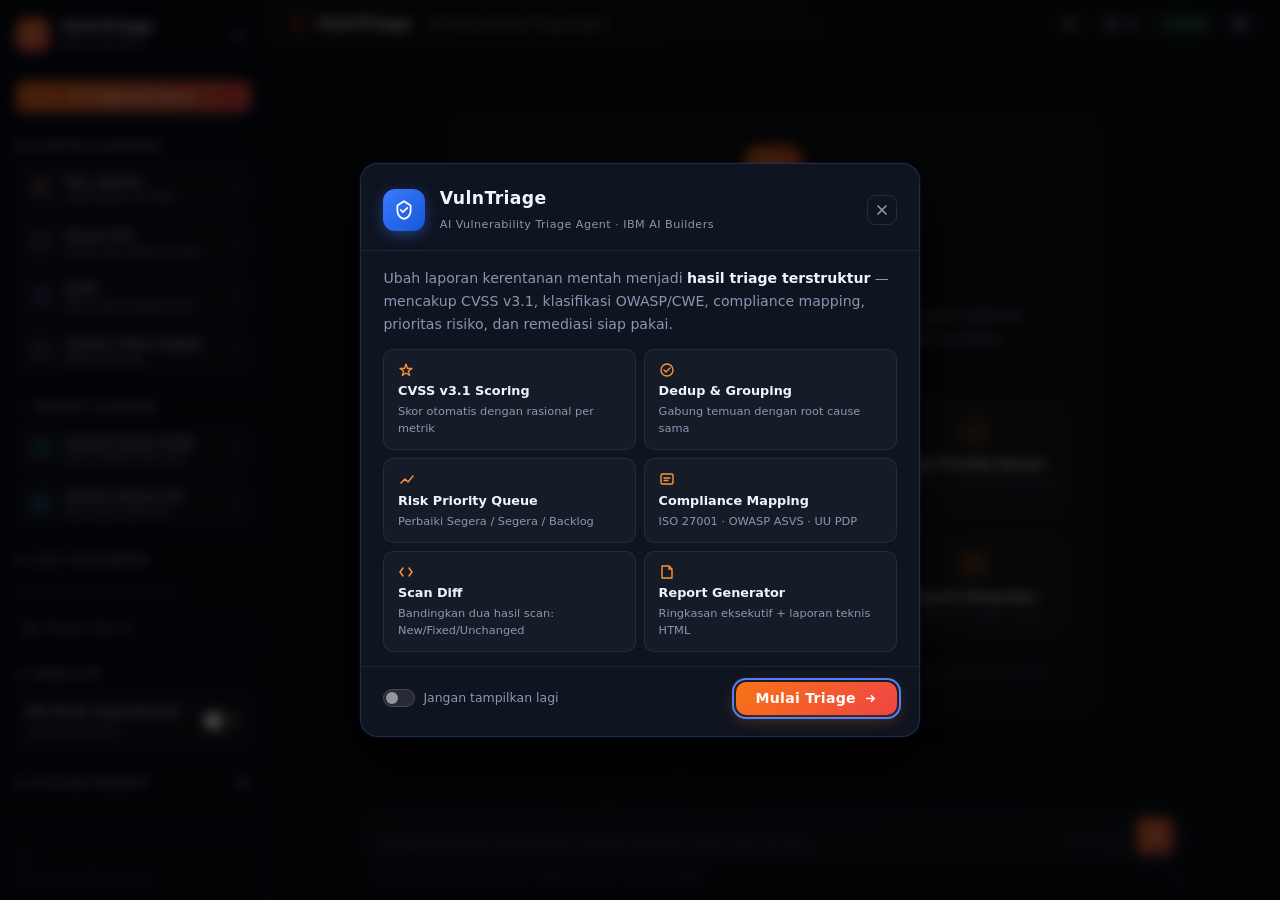
==== commit db36bce0: "feat: initialize VulnTriage security triage application with layered prompts and samples" ====
--- a/testforge/index.html
+++ b/testforge/index.html
@@ -3,134 +3,140 @@
 <head>
   <meta charset="UTF-8" />
   <meta name="viewport" content="width=device-width, initial-scale=1.0" />
-  <title>TestForge — AI Test Case Generator</title>
-  <link rel="stylesheet" href="style.css" />
+  <meta http-equiv="Cache-Control" content="no-cache, no-store, must-revalidate" />
+  <meta http-equiv="Pragma" content="no-cache" />
+  <meta http-equiv="Expires" content="0" />
+  <title>VulnTriage — AI Vulnerability Triage Agent</title>
+  <link rel="stylesheet" href="style.css?v=8" />
 </head>
 <body>
 
-  <!-- ======================================================================
-       CANVAS BACKGROUND — animated particle network (drawn by app.js)
-       ====================================================================== -->
+  <!-- CANVAS BACKGROUND -->
   <canvas id="bgCanvas" aria-hidden="true"></canvas>
 
-  <!-- ======================================================================
+  <!-- ===========================================================
        SIDEBAR
-       ====================================================================== -->
+       =========================================================== -->
   <aside id="sidebar" aria-label="Panel navigasi">
 
     <!-- Logo -->
     <div class="sidebar-header">
       <div class="logo-mark" aria-hidden="true">
-        <!-- Flask / lab icon -->
-        <svg width="18" height="18" viewBox="0 0 20 20" fill="none" aria-hidden="true">
-          <path d="M7 2h6M8 2v6L4 15a1 1 0 00.9 1.5h10.2A1 1 0 0016 15l-4-7V2" stroke="#fff" stroke-width="1.6" stroke-linecap="round" stroke-linejoin="round"/>
-          <circle cx="8" cy="13" r=".9" fill="#fff" opacity=".7"/>
-          <circle cx="11" cy="15" r=".6" fill="#fff" opacity=".5"/>
+        <svg width="18" height="18" viewBox="0 0 20 20" fill="none">
+          <path d="M10 2L4 6v5c0 3.3 2.5 6.4 6 7 3.5-.6 6-3.7 6-7V6L10 2z"
+            stroke="#fff" stroke-width="1.6" stroke-linejoin="round"/>
+          <path d="M7 10l2 2 4-4" stroke="#fff" stroke-width="1.5"
+            stroke-linecap="round" stroke-linejoin="round"/>
         </svg>
       </div>
       <div class="logo-words">
-        <span class="logo-name">TestForge</span>
+        <span class="logo-name">VulnTriage</span>
         <span class="logo-sub">IBM AI Builders</span>
       </div>
       <button id="btnToggleSidebar" class="icon-btn" aria-label="Tutup sidebar">
-        <svg width="16" height="16" viewBox="0 0 16 16" fill="none" aria-hidden="true">
-          <path d="M12 4L4 12M4 4l8 8" stroke="currentColor" stroke-width="1.6" stroke-linecap="round"/>
-        </svg>
-      </button>
-    </div>
-
-    <!-- New chat -->
+        <svg width="16" height="16" viewBox="0 0 16 16" fill="none"><path d="M12 4L4 12M4 4l8 8" stroke="currentColor" stroke-width="1.6" stroke-linecap="round"/></svg>
+      </button>
+    </div>
+
+    <!-- New report -->
     <div class="sidebar-new-chat">
       <button class="btn-new-chat" id="btnClearChat">
-        <svg width="13" height="13" viewBox="0 0 14 14" fill="none" aria-hidden="true">
-          <path d="M7 1v12M1 7h12" stroke="currentColor" stroke-width="2" stroke-linecap="round"/>
-        </svg>
-        Chat Baru
-      </button>
-    </div>
-
-    <!-- Example requirements -->
+        <svg width="13" height="13" viewBox="0 0 14 14" fill="none"><path d="M7 1v12M1 7h12" stroke="currentColor" stroke-width="2" stroke-linecap="round"/></svg>
+        Laporan Baru
+      </button>
+    </div>
+
+    <!-- Sample reports -->
     <div class="sidebar-section">
       <div class="sidebar-label">
-        <svg width="11" height="11" viewBox="0 0 12 12" fill="none" aria-hidden="true">
-          <rect x="1" y="1" width="10" height="10" rx="2" stroke="currentColor" stroke-width="1.4"/>
-          <path d="M4 4h4M4 6h4M4 8h2" stroke="currentColor" stroke-width="1.2" stroke-linecap="round"/>
-        </svg>
-        Contoh Persyaratan
-      </div>
-
-      <!-- Login -->
-      <button class="example-btn" data-sample="login">
-        <span class="example-icon-wrap" style="--icon-color:#5b8dff">
-          <svg width="14" height="14" viewBox="0 0 16 16" fill="none" aria-hidden="true">
-            <rect x="3" y="7" width="10" height="8" rx="1.5" stroke="currentColor" stroke-width="1.5"/>
-            <path d="M6 7V5a2 2 0 014 0v2" stroke="currentColor" stroke-width="1.5" stroke-linecap="round"/>
-            <circle cx="8" cy="11" r="1.2" fill="currentColor"/>
-          </svg>
-        </span>
-        <div class="example-text">
-          <span class="example-title">Form Login</span>
-          <span class="example-desc">Autentikasi pengguna</span>
-        </div>
-        <svg class="example-arrow" width="10" height="10" viewBox="0 0 12 12" fill="none" aria-hidden="true">
-          <path d="M4 2l4 4-4 4" stroke="currentColor" stroke-width="1.5" stroke-linecap="round" stroke-linejoin="round"/>
-        </svg>
-      </button>
-
-      <!-- Checkout -->
-      <button class="example-btn" data-sample="checkout">
-        <span class="example-icon-wrap" style="--icon-color:#22aaff">
-          <svg width="14" height="14" viewBox="0 0 16 16" fill="none" aria-hidden="true">
-            <path d="M1 2h2l2 8h7l1.5-5H5" stroke="currentColor" stroke-width="1.5" stroke-linecap="round" stroke-linejoin="round"/>
-            <circle cx="7" cy="13.5" r="1" fill="currentColor"/>
-            <circle cx="12" cy="13.5" r="1" fill="currentColor"/>
-          </svg>
-        </span>
-        <div class="example-text">
-          <span class="example-title">API Checkout</span>
-          <span class="example-desc">Transaksi e-commerce</span>
-        </div>
-        <svg class="example-arrow" width="10" height="10" viewBox="0 0 12 12" fill="none" aria-hidden="true">
-          <path d="M4 2l4 4-4 4" stroke="currentColor" stroke-width="1.5" stroke-linecap="round" stroke-linejoin="round"/>
-        </svg>
-      </button>
-
-      <!-- Upload -->
-      <button class="example-btn" data-sample="upload">
-        <span class="example-icon-wrap" style="--icon-color:#2dd4bf">
-          <svg width="14" height="14" viewBox="0 0 16 16" fill="none" aria-hidden="true">
-            <path d="M8 10V2M5 5l3-3 3 3" stroke="currentColor" stroke-width="1.5" stroke-linecap="round" stroke-linejoin="round"/>
-            <path d="M2 11v2a1 1 0 001 1h10a1 1 0 001-1v-2" stroke="currentColor" stroke-width="1.5" stroke-linecap="round"/>
-          </svg>
-        </span>
-        <div class="example-text">
-          <span class="example-title">File Upload</span>
-          <span class="example-desc">Manajemen media</span>
-        </div>
-        <svg class="example-arrow" width="10" height="10" viewBox="0 0 12 12" fill="none" aria-hidden="true">
-          <path d="M4 2l4 4-4 4" stroke="currentColor" stroke-width="1.5" stroke-linecap="round" stroke-linejoin="round"/>
-        </svg>
+        <svg width="11" height="11" viewBox="0 0 12 12" fill="none"><rect x="1" y="1" width="10" height="10" rx="2" stroke="currentColor" stroke-width="1.4"/><path d="M4 4h4M4 6h4M4 8h2" stroke="currentColor" stroke-width="1.2" stroke-linecap="round"/></svg>
+        Contoh Laporan
+      </div>
+
+      <button class="example-btn" data-sample="sqli">
+        <span class="example-icon-wrap" style="--icon-color:#f97316">
+          <svg width="14" height="14" viewBox="0 0 16 16" fill="none"><ellipse cx="8" cy="4" rx="5" ry="2" stroke="currentColor" stroke-width="1.4"/><path d="M3 4v5c0 1.1 2.2 2 5 2s5-.9 5-2V4" stroke="currentColor" stroke-width="1.4"/><path d="M3 9v3c0 1.1 2.2 2 5 2s5-.9 5-2V9" stroke="currentColor" stroke-width="1.4"/></svg>
+        </span>
+        <div class="example-text">
+          <span class="example-title">SQL Injection</span>
+          <span class="example-desc">Login bypass via SQLi</span>
+        </div>
+        <svg class="example-arrow" width="10" height="10" viewBox="0 0 12 12" fill="none"><path d="M4 2l4 4-4 4" stroke="currentColor" stroke-width="1.5" stroke-linecap="round" stroke-linejoin="round"/></svg>
+      </button>
+
+      <button class="example-btn" data-sample="xss">
+        <span class="example-icon-wrap" style="--icon-color:#ef4444">
+          <svg width="14" height="14" viewBox="0 0 16 16" fill="none"><path d="M5 4l-3 4 3 4M11 4l3 4-3 4M9 3l-2 10" stroke="currentColor" stroke-width="1.5" stroke-linecap="round" stroke-linejoin="round"/></svg>
+        </span>
+        <div class="example-text">
+          <span class="example-title">Stored XSS</span>
+          <span class="example-desc">Injeksi skrip pada komentar</span>
+        </div>
+        <svg class="example-arrow" width="10" height="10" viewBox="0 0 12 12" fill="none"><path d="M4 2l4 4-4 4" stroke="currentColor" stroke-width="1.5" stroke-linecap="round" stroke-linejoin="round"/></svg>
+      </button>
+
+      <button class="example-btn" data-sample="idor">
+        <span class="example-icon-wrap" style="--icon-color:#a855f7">
+          <svg width="14" height="14" viewBox="0 0 16 16" fill="none"><circle cx="8" cy="6" r="3" stroke="currentColor" stroke-width="1.4"/><path d="M2 14c0-3.3 2.7-6 6-6s6 2.7 6 6" stroke="currentColor" stroke-width="1.4" stroke-linecap="round"/></svg>
+        </span>
+        <div class="example-text">
+          <span class="example-title">IDOR</span>
+          <span class="example-desc">Akses data pengguna lain</span>
+        </div>
+        <svg class="example-arrow" width="10" height="10" viewBox="0 0 12 12" fill="none"><path d="M4 2l4 4-4 4" stroke="currentColor" stroke-width="1.5" stroke-linecap="round" stroke-linejoin="round"/></svg>
+      </button>
+
+      <button class="example-btn" data-sample="incomplete">
+        <span class="example-icon-wrap" style="--icon-color:#6b7280">
+          <svg width="14" height="14" viewBox="0 0 16 16" fill="none"><circle cx="8" cy="8" r="6" stroke="currentColor" stroke-width="1.4"/><path d="M8 5v4M8 11v.5" stroke="currentColor" stroke-width="1.5" stroke-linecap="round"/></svg>
+        </span>
+        <div class="example-text">
+          <span class="example-title">Laporan Tidak Lengkap</span>
+          <span class="example-desc">Butuh klarifikasi</span>
+        </div>
+        <svg class="example-arrow" width="10" height="10" viewBox="0 0 12 12" fill="none"><path d="M4 2l4 4-4 4" stroke="currentColor" stroke-width="1.5" stroke-linecap="round" stroke-linejoin="round"/></svg>
+      </button>
+    </div>
+
+    <!-- Scanner Import -->
+    <div class="sidebar-section">
+      <div class="sidebar-label">
+        <svg width="11" height="11" viewBox="0 0 12 12" fill="none"><path d="M2 6h8M2 3h8M2 9h5" stroke="currentColor" stroke-width="1.3" stroke-linecap="round"/></svg>
+        Import Scanner
+      </div>
+      <button class="example-btn" data-sample="scanner_json">
+        <span class="example-icon-wrap" style="--icon-color:#22c55e">
+          <svg width="14" height="14" viewBox="0 0 16 16" fill="none"><rect x="2" y="2" width="12" height="12" rx="2" stroke="currentColor" stroke-width="1.4"/><path d="M5 6l2 2 4-4" stroke="currentColor" stroke-width="1.4" stroke-linecap="round" stroke-linejoin="round"/></svg>
+        </span>
+        <div class="example-text">
+          <span class="example-title">Scanner Export JSON</span>
+          <span class="example-desc">Mock OWASP ZAP hasil</span>
+        </div>
+        <svg class="example-arrow" width="10" height="10" viewBox="0 0 12 12" fill="none"><path d="M4 2l4 4-4 4" stroke="currentColor" stroke-width="1.5" stroke-linecap="round" stroke-linejoin="round"/></svg>
+      </button>
+      <button class="example-btn" data-sample="scanner_csv">
+        <span class="example-icon-wrap" style="--icon-color:#06b6d4">
+          <svg width="14" height="14" viewBox="0 0 16 16" fill="none"><path d="M3 2h10a1 1 0 011 1v10a1 1 0 01-1 1H3a1 1 0 01-1-1V3a1 1 0 011-1z" stroke="currentColor" stroke-width="1.4"/><path d="M4 6h8M4 9h6M4 12h4" stroke="currentColor" stroke-width="1.2" stroke-linecap="round"/></svg>
+        </span>
+        <div class="example-text">
+          <span class="example-title">Scanner Export CSV</span>
+          <span class="example-desc">Mock Burp Suite CSV</span>
+        </div>
+        <svg class="example-arrow" width="10" height="10" viewBox="0 0 12 12" fill="none"><path d="M4 2l4 4-4 4" stroke="currentColor" stroke-width="1.5" stroke-linecap="round" stroke-linejoin="round"/></svg>
       </button>
     </div>
 
     <!-- Session History -->
     <div class="sidebar-section" id="sessionHistorySection">
       <div class="sidebar-label">
-        <svg width="11" height="11" viewBox="0 0 12 12" fill="none" aria-hidden="true">
-          <circle cx="6" cy="6" r="4.5" stroke="currentColor" stroke-width="1.4"/>
-          <path d="M6 3.5V6l1.5 1.5" stroke="currentColor" stroke-width="1.2" stroke-linecap="round"/>
-        </svg>
+        <svg width="11" height="11" viewBox="0 0 12 12" fill="none"><circle cx="6" cy="6" r="4.5" stroke="currentColor" stroke-width="1.4"/><path d="M6 3.5V6l1.5 1.5" stroke="currentColor" stroke-width="1.2" stroke-linecap="round"/></svg>
         Sesi Tersimpan
       </div>
       <div id="sessionList" class="session-list">
         <span class="session-empty">Belum ada sesi tersimpan</span>
       </div>
       <button class="btn-save-session" id="btnSaveSession">
-        <svg width="11" height="11" viewBox="0 0 12 12" fill="none" aria-hidden="true">
-          <path d="M2 2h7l1 1v8H2V2z" stroke="currentColor" stroke-width="1.3" stroke-linejoin="round"/>
-          <path d="M4 2v3h4V2" stroke="currentColor" stroke-width="1.3"/>
-          <path d="M3 7h6" stroke="currentColor" stroke-width="1.2" stroke-linecap="round"/>
-        </svg>
+        <svg width="11" height="11" viewBox="0 0 12 12" fill="none"><path d="M2 2h7l1 1v8H2V2z" stroke="currentColor" stroke-width="1.3" stroke-linejoin="round"/><path d="M4 2v3h4V2" stroke="currentColor" stroke-width="1.3"/><path d="M3 7h6" stroke="currentColor" stroke-width="1.2" stroke-linecap="round"/></svg>
         Simpan Sesi Ini
       </button>
     </div>
@@ -138,10 +144,7 @@
     <!-- API Mode -->
     <div class="sidebar-section">
       <div class="sidebar-label">
-        <svg width="11" height="11" viewBox="0 0 12 12" fill="none" aria-hidden="true">
-          <circle cx="6" cy="6" r="4.5" stroke="currentColor" stroke-width="1.4"/>
-          <path d="M6 3v3l2 1" stroke="currentColor" stroke-width="1.2" stroke-linecap="round"/>
-        </svg>
+        <svg width="11" height="11" viewBox="0 0 12 12" fill="none"><circle cx="6" cy="6" r="4.5" stroke="currentColor" stroke-width="1.4"/><path d="M6 3v3l2 1" stroke="currentColor" stroke-width="1.2" stroke-linecap="round"/></svg>
         Mode API
       </div>
       <div class="mode-toggle-card">
@@ -150,10 +153,8 @@
           <span class="mode-toggle-desc" id="modeNote">Demo tanpa API key</span>
         </div>
         <label class="toggle-switch" for="toggleMock" aria-label="Toggle Mock Mode">
-          <input type="checkbox" id="toggleMock" checked />
-          <span class="toggle-track" aria-hidden="true">
-            <span class="toggle-thumb"></span>
-          </span>
+          <input type="checkbox" id="toggleMock" />
+          <span class="toggle-track" aria-hidden="true"><span class="toggle-thumb"></span></span>
         </label>
       </div>
     </div>
@@ -161,16 +162,10 @@
     <!-- System Prompt -->
     <div class="sidebar-section sidebar-section-grow">
       <div class="sidebar-label">
-        <svg width="11" height="11" viewBox="0 0 12 12" fill="none" aria-hidden="true">
-          <path d="M2 2h8v8H2z" stroke="currentColor" stroke-width="1.4" stroke-linejoin="round"/>
-          <path d="M4 5l1.5 1.5L4 8" stroke="currentColor" stroke-width="1.2" stroke-linecap="round" stroke-linejoin="round"/>
-          <path d="M7 8h1" stroke="currentColor" stroke-width="1.2" stroke-linecap="round"/>
-        </svg>
+        <svg width="11" height="11" viewBox="0 0 12 12" fill="none"><path d="M2 2h8v8H2z" stroke="currentColor" stroke-width="1.4" stroke-linejoin="round"/><path d="M4 5l1.5 1.5L4 8" stroke="currentColor" stroke-width="1.2" stroke-linecap="round" stroke-linejoin="round"/><path d="M7 8h1" stroke="currentColor" stroke-width="1.2" stroke-linecap="round"/></svg>
         System Prompt
         <button class="icon-btn small" id="btnToggleSettings" aria-expanded="false" aria-controls="settingsPanel">
-          <svg width="12" height="12" viewBox="0 0 12 12" fill="none" aria-hidden="true">
-            <path d="M1 3h10M1 6h10M1 9h10" stroke="currentColor" stroke-width="1.4" stroke-linecap="round"/>
-          </svg>
+          <svg width="12" height="12" viewBox="0 0 12 12" fill="none"><path d="M1 3h10M1 6h10M1 9h10" stroke="currentColor" stroke-width="1.4" stroke-linecap="round"/></svg>
         </button>
       </div>
       <div id="settingsPanel" class="settings-panel" hidden>
@@ -182,62 +177,46 @@
       </div>
     </div>
 
-    <!-- Footer -->
     <div class="sidebar-footer">
-      <svg width="12" height="12" viewBox="0 0 14 14" fill="none" aria-hidden="true" style="opacity:.4">
-        <circle cx="7" cy="7" r="5.5" stroke="currentColor" stroke-width="1.4"/>
-        <path d="M7 4v3l2 1" stroke="currentColor" stroke-width="1.2" stroke-linecap="round"/>
-      </svg>
+      <svg width="12" height="12" viewBox="0 0 14 14" fill="none" style="opacity:.4"><circle cx="7" cy="7" r="5.5" stroke="currentColor" stroke-width="1.4"/><path d="M7 4v3l2 1" stroke="currentColor" stroke-width="1.2" stroke-linecap="round"/></svg>
       <span class="sidebar-footer-brand">Powered by IBM watsonx</span>
     </div>
 
   </aside>
 
-
-  <!-- ======================================================================
+  <!-- ===========================================================
        MAIN CONTENT
-       ====================================================================== -->
+       =========================================================== -->
   <main id="main">
 
     <!-- Top bar -->
     <header id="topbar">
       <button id="btnOpenSidebar" class="icon-btn" aria-label="Buka sidebar" hidden>
-        <svg width="18" height="18" viewBox="0 0 18 18" fill="none" aria-hidden="true">
-          <path d="M2 4h14M2 9h14M2 14h14" stroke="currentColor" stroke-width="1.6" stroke-linecap="round"/>
-        </svg>
+        <svg width="18" height="18" viewBox="0 0 18 18" fill="none"><path d="M2 4h14M2 9h14M2 14h14" stroke="currentColor" stroke-width="1.6" stroke-linecap="round"/></svg>
       </button>
 
       <div class="topbar-brand">
-        <svg class="topbar-logo-mark" width="18" height="18" viewBox="0 0 20 20" fill="none" aria-hidden="true">
-          <path d="M7 2h6M8 2v6L4 15a1 1 0 00.9 1.5h10.2A1 1 0 0016 15l-4-7V2" stroke="url(#tbGrad)" stroke-width="1.6" stroke-linecap="round" stroke-linejoin="round"/>
-          <circle cx="8" cy="13" r=".9" fill="url(#tbGrad)" opacity=".9"/>
+        <svg class="topbar-logo-mark" width="18" height="18" viewBox="0 0 20 20" fill="none">
+          <path d="M10 2L4 6v5c0 3.3 2.5 6.4 6 7 3.5-.6 6-3.7 6-7V6L10 2z" stroke="url(#tbGrad)" stroke-width="1.6" stroke-linejoin="round"/>
+          <path d="M7 10l2 2 4-4" stroke="url(#tbGrad)" stroke-width="1.5" stroke-linecap="round" stroke-linejoin="round"/>
           <defs>
             <linearGradient id="tbGrad" x1="4" y1="2" x2="16" y2="18" gradientUnits="userSpaceOnUse">
-              <stop offset="0%" stop-color="#5b8dff"/>
-              <stop offset="100%" stop-color="#1558d6"/>
+              <stop offset="0%" stop-color="#f97316"/>
+              <stop offset="100%" stop-color="#ef4444"/>
             </linearGradient>
           </defs>
         </svg>
-        <span class="topbar-name">TestForge</span>
+        <span class="topbar-name">VulnTriage</span>
         <span class="topbar-divider" aria-hidden="true"></span>
-        <span class="topbar-desc">AI Test Case Generator</span>
+        <span class="topbar-desc">AI Vulnerability Triage Agent</span>
       </div>
 
       <div class="topbar-actions">
-        <!-- Theme toggle -->
         <button class="btn-icon-sm" id="btnTheme" title="Ganti tema" aria-label="Ganti tema">
-          <svg width="14" height="14" viewBox="0 0 16 16" fill="none" aria-hidden="true" id="themeIcon">
-            <circle cx="8" cy="8" r="3" stroke="currentColor" stroke-width="1.5"/>
-            <path d="M8 1v2M8 13v2M1 8h2M13 8h2M3.3 3.3l1.4 1.4M11.3 11.3l1.4 1.4M3.3 12.7l1.4-1.4M11.3 4.7l1.4-1.4" stroke="currentColor" stroke-width="1.4" stroke-linecap="round"/>
-          </svg>
-        </button>
-        <!-- Lang toggle -->
+          <svg width="14" height="14" viewBox="0 0 16 16" fill="none"><circle cx="8" cy="8" r="3" stroke="currentColor" stroke-width="1.5"/><path d="M8 1v2M8 13v2M1 8h2M13 8h2M3.3 3.3l1.4 1.4M11.3 11.3l1.4 1.4M3.3 12.7l1.4-1.4M11.3 4.7l1.4-1.4" stroke="currentColor" stroke-width="1.4" stroke-linecap="round"/></svg>
+        </button>
         <button class="btn-icon-sm" id="btnLang" title="Ganti bahasa" aria-label="Ganti bahasa">
-          <svg width="14" height="14" viewBox="0 0 16 16" fill="none" aria-hidden="true">
-            <circle cx="8" cy="8" r="6.5" stroke="currentColor" stroke-width="1.4"/>
-            <path d="M8 1.5C8 1.5 5 5 5 8s3 6.5 3 6.5M8 1.5C8 1.5 11 5 11 8s-3 6.5-3 6.5M1.5 8h13" stroke="currentColor" stroke-width="1.2" stroke-linecap="round"/>
-            <path d="M2.5 5.5h11M2.5 10.5h11" stroke="currentColor" stroke-width="1.1" stroke-linecap="round" opacity=".6"/>
-          </svg>
+          <svg width="14" height="14" viewBox="0 0 16 16" fill="none"><circle cx="8" cy="8" r="6.5" stroke="currentColor" stroke-width="1.4"/><path d="M8 1.5C8 1.5 5 5 5 8s3 6.5 3 6.5M8 1.5C8 1.5 11 5 11 8s-3 6.5-3 6.5M1.5 8h13" stroke="currentColor" stroke-width="1.2" stroke-linecap="round"/></svg>
           <span id="langLabel">ID</span>
         </button>
 
@@ -246,54 +225,89 @@
           <span id="statusText">Mock</span>
         </div>
 
-        <button class="btn-icon-sm" id="btnExportCSV" title="Ekspor CSV" aria-label="Ekspor CSV" hidden>
-          <svg width="14" height="14" viewBox="0 0 15 15" fill="none" aria-hidden="true">
-            <path d="M7.5 1v9M4 7l3.5 3.5L11 7" stroke="currentColor" stroke-width="1.6" stroke-linecap="round" stroke-linejoin="round"/>
-            <path d="M2 12h11" stroke="currentColor" stroke-width="1.6" stroke-linecap="round"/>
-          </svg>
-          CSV
-        </button>
-        <button class="btn-icon-sm" id="btnCopyMarkdown" title="Salin Markdown" aria-label="Salin Markdown" hidden>
-          <svg width="14" height="14" viewBox="0 0 15 15" fill="none" aria-hidden="true">
-            <rect x="1" y="4" width="9" height="10" rx="1.5" stroke="currentColor" stroke-width="1.4"/>
-            <path d="M5 1h8a1 1 0 011 1v9" stroke="currentColor" stroke-width="1.4" stroke-linecap="round" stroke-linejoin="round"/>
-          </svg>
+        <!-- Dashboard toggle -->
+        <button class="btn-icon-sm" id="btnDashboard" title="Dashboard" aria-label="Buka dashboard">
+          <svg width="14" height="14" viewBox="0 0 16 16" fill="none"><rect x="1" y="1" width="6" height="6" rx="1" stroke="currentColor" stroke-width="1.4"/><rect x="9" y="1" width="6" height="6" rx="1" stroke="currentColor" stroke-width="1.4"/><rect x="1" y="9" width="6" height="6" rx="1" stroke="currentColor" stroke-width="1.4"/><rect x="9" y="9" width="6" height="6" rx="1" stroke="currentColor" stroke-width="1.4"/></svg>
+        </button>
+
+        <!-- Scan Diff toggle -->
+        <button class="btn-icon-sm" id="btnScanDiff" title="Scan Diff" aria-label="Bandingkan scan" hidden style="display:none !important">
+          <svg width="14" height="14" viewBox="0 0 16 16" fill="none"><path d="M5 4h6M5 8h4M5 12h3" stroke="currentColor" stroke-width="1.4" stroke-linecap="round"/><path d="M13 6l2 2-2 2" stroke="currentColor" stroke-width="1.3" stroke-linecap="round" stroke-linejoin="round"/></svg>
+          Diff
+        </button>
+
+        <!-- Export buttons -->
+        <button class="btn-icon-sm" id="btnCopyMarkdown" title="Salin Markdown" aria-label="Salin Markdown" hidden style="display:none !important">
+          <svg width="14" height="14" viewBox="0 0 15 15" fill="none"><rect x="1" y="4" width="9" height="10" rx="1.5" stroke="currentColor" stroke-width="1.4"/><path d="M5 1h8a1 1 0 011 1v9" stroke="currentColor" stroke-width="1.4" stroke-linecap="round" stroke-linejoin="round"/></svg>
           Markdown
         </button>
-        <button class="btn-icon-sm" id="btnShareLink" title="Bagikan link" aria-label="Bagikan link" hidden>
-          <svg width="14" height="14" viewBox="0 0 15 15" fill="none" aria-hidden="true">
-            <circle cx="12" cy="3" r="1.8" stroke="currentColor" stroke-width="1.3"/>
-            <circle cx="3" cy="7.5" r="1.8" stroke="currentColor" stroke-width="1.3"/>
-            <circle cx="12" cy="12" r="1.8" stroke="currentColor" stroke-width="1.3"/>
-            <path d="M4.7 8.5l5.6 2.7M4.7 6.5l5.6-2.7" stroke="currentColor" stroke-width="1.3" stroke-linecap="round"/>
-          </svg>
-        </button>
-
-        <!-- Filter dropdown trigger -->
-        <button class="btn-icon-sm" id="btnFilter" title="Filter test case" aria-label="Filter test case" hidden>
-          <svg width="14" height="14" viewBox="0 0 15 15" fill="none" aria-hidden="true">
-            <path d="M1.5 3h12l-5 6v5l-2-1V9L1.5 3z" stroke="currentColor" stroke-width="1.4" stroke-linejoin="round"/>
-          </svg>
-          Filter
+        <button class="btn-icon-sm" id="btnExportJSON" title="Export JSON" aria-label="Export JSON" hidden style="display:none !important">
+          <svg width="14" height="14" viewBox="0 0 15 15" fill="none"><path d="M7.5 1v9M4 7l3.5 3.5L11 7" stroke="currentColor" stroke-width="1.6" stroke-linecap="round" stroke-linejoin="round"/><path d="M2 12h11" stroke="currentColor" stroke-width="1.6" stroke-linecap="round"/></svg>
+          JSON
+        </button>
+        <button class="btn-icon-sm" id="btnExportReport" title="Export Report HTML" aria-label="Export laporan HTML" hidden style="display:none !important">
+          <svg width="14" height="14" viewBox="0 0 15 15" fill="none"><path d="M5 4l-3 4 3 4M10 4l3 4-3 4M8 2l-1 11" stroke="currentColor" stroke-width="1.4" stroke-linecap="round" stroke-linejoin="round"/></svg>
+          Report
+        </button>
+        <button class="btn-icon-sm" id="btnExportTicket" title="Ticket Export" aria-label="Ekspor tiket" hidden style="display:none !important">
+          <svg width="14" height="14" viewBox="0 0 15 15" fill="none"><rect x="2" y="3" width="11" height="9" rx="1.5" stroke="currentColor" stroke-width="1.4"/><path d="M5 7h5M5 10h3" stroke="currentColor" stroke-width="1.3" stroke-linecap="round"/><path d="M8 3V1" stroke="currentColor" stroke-width="1.3" stroke-linecap="round"/></svg>
+          Tiket
         </button>
       </div>
     </header>
 
-    <!-- Filter bar (shown when filter active) -->
-    <div id="filterBar" class="filter-bar" hidden>
+    <!-- Filter bar -->
+    <div id="filterBar" class="filter-bar" hidden style="display:none !important">
       <span class="filter-bar-label">
-        <svg width="11" height="11" viewBox="0 0 12 12" fill="none" aria-hidden="true">
-          <path d="M1 2h10l-4 5v3l-2-1V7L1 2z" stroke="currentColor" stroke-width="1.3" stroke-linejoin="round"/>
-        </svg>
+        <svg width="11" height="11" viewBox="0 0 12 12" fill="none"><path d="M1 2h10l-4 5v3l-2-1V7L1 2z" stroke="currentColor" stroke-width="1.3" stroke-linejoin="round"/></svg>
         Filter:
       </span>
       <div class="filter-chips" id="filterChips"></div>
       <button class="filter-clear" id="btnFilterClear">
-        <svg width="10" height="10" viewBox="0 0 10 10" fill="none" aria-hidden="true">
-          <path d="M2 2l6 6M8 2L2 8" stroke="currentColor" stroke-width="1.5" stroke-linecap="round"/>
-        </svg>
+        <svg width="10" height="10" viewBox="0 0 10 10" fill="none"><path d="M2 2l6 6M8 2L2 8" stroke="currentColor" stroke-width="1.5" stroke-linecap="round"/></svg>
         Reset
       </button>
+    </div>
+
+    <!-- Dashboard Panel (hidden by default) -->
+    <div id="dashboardPanel" class="dashboard-panel" hidden>
+      <div class="dash-header">
+        <span class="dash-title">
+          <svg width="14" height="14" viewBox="0 0 16 16" fill="none"><rect x="1" y="1" width="6" height="6" rx="1" stroke="currentColor" stroke-width="1.4"/><rect x="9" y="1" width="6" height="6" rx="1" stroke="currentColor" stroke-width="1.4"/><rect x="1" y="9" width="6" height="6" rx="1" stroke="currentColor" stroke-width="1.4"/><rect x="9" y="9" width="6" height="6" rx="1" stroke="currentColor" stroke-width="1.4"/></svg>
+          Dashboard Remediasi
+        </span>
+        <button class="btn-ghost-sm" id="btnCloseDashboard">Tutup</button>
+      </div>
+      <div class="dash-cards" id="dashCards">
+        <!-- filled by JS -->
+      </div>
+      <div class="dash-chart-wrap">
+        <canvas id="dashChart" width="300" height="140" aria-label="Grafik severitas"></canvas>
+        <div class="dash-legend" id="dashLegend"></div>
+      </div>
+      <div class="dash-queue" id="dashQueue">
+        <!-- Priority queue filled by JS -->
+      </div>
+    </div>
+
+    <!-- Scan Diff Panel -->
+    <div id="scanDiffPanel" class="scan-diff-panel" hidden>
+      <div class="dash-header">
+        <span class="dash-title">Scan Diff — Bandingkan Dua Hasil</span>
+        <button class="btn-ghost-sm" id="btnCloseScanDiff">Tutup</button>
+      </div>
+      <div class="scan-diff-controls">
+        <div class="scan-diff-side">
+          <label class="scan-diff-label">Scan Lama (Baseline)</label>
+          <textarea id="diffOldInput" rows="6" placeholder="Paste JSON/CSV scan lama…" spellcheck="false"></textarea>
+        </div>
+        <div class="scan-diff-side">
+          <label class="scan-diff-label">Scan Baru</label>
+          <textarea id="diffNewInput" rows="6" placeholder="Paste JSON/CSV scan baru…" spellcheck="false"></textarea>
+        </div>
+      </div>
+      <button class="btn-accent-sm" id="btnRunDiff" style="margin:.8rem 1.2rem">Jalankan Diff</button>
+      <div id="diffResult" class="diff-result"></div>
     </div>
 
     <!-- Chat history -->
@@ -307,26 +321,21 @@
           <textarea
             id="userInput"
             rows="1"
-            placeholder="Tempel user story, API spec, atau PRD di sini…"
-            aria-label="Input persyaratan"
+            placeholder="Tempel laporan kerentanan, JSON scanner, atau CSV di sini…"
+            aria-label="Input laporan kerentanan"
             spellcheck="false"
           ></textarea>
           <div class="input-actions">
             <span class="input-hint-inline">Ctrl+Enter</span>
             <button id="btnSend" class="btn-send" aria-label="Kirim">
-              <svg width="16" height="16" viewBox="0 0 16 16" fill="none" aria-hidden="true">
-                <path d="M14 8H2M9 3l5 5-5 5" stroke="currentColor" stroke-width="1.8" stroke-linecap="round" stroke-linejoin="round"/>
-              </svg>
+              <svg width="16" height="16" viewBox="0 0 16 16" fill="none"><path d="M14 8H2M9 3l5 5-5 5" stroke="currentColor" stroke-width="1.8" stroke-linecap="round" stroke-linejoin="round"/></svg>
             </button>
           </div>
         </div>
         <div class="input-footer-row">
           <span class="input-footer-left">
-            <svg width="11" height="11" viewBox="0 0 12 12" fill="none" aria-hidden="true" style="opacity:.45">
-              <circle cx="6" cy="6" r="4.5" stroke="currentColor" stroke-width="1.4"/>
-              <path d="M6 4v3M6 8.5v.5" stroke="currentColor" stroke-width="1.3" stroke-linecap="round"/>
-            </svg>
-            <span id="inputHintText">Mendukung: User Story · API Spec · PRD</span>
+            <svg width="11" height="11" viewBox="0 0 12 12" fill="none" style="opacity:.45"><circle cx="6" cy="6" r="4.5" stroke="currentColor" stroke-width="1.4"/><path d="M6 4v3M6 8.5v.5" stroke="currentColor" stroke-width="1.3" stroke-linecap="round"/></svg>
+            <span id="inputHintText">Mendukung: Laporan teks · JSON scanner · CSV Burp/ZAP</span>
           </span>
           <span class="input-counter" id="inputCounter">0</span>
         </div>
@@ -337,125 +346,40 @@
 
   <!-- Toast -->
   <div id="toast" class="toast" role="status" aria-live="polite" aria-atomic="true" hidden></div>
-  <!-- Mobile sidebar overlay -->
   <div id="sidebarOverlay" class="sidebar-overlay" aria-hidden="true"></div>
 
-  <!-- ======================================================================
-       WELCOME POPUP MODAL
-       ====================================================================== -->
+  <!-- ===========================================================
+       WELCOME MODAL
+       =========================================================== -->
   <div id="welcomeModal" class="wm-backdrop" role="dialog" aria-modal="true" aria-labelledby="wmTitle" hidden>
     <div class="wm-panel">
-
-      <!-- Header -->
       <div class="wm-header">
         <div class="wm-logo" aria-hidden="true">
           <svg width="22" height="22" viewBox="0 0 20 20" fill="none">
-            <path d="M7 2h6M8 2v6L4 15a1 1 0 00.9 1.5h10.2A1 1 0 0016 15l-4-7V2"
-              stroke="#fff" stroke-width="1.6" stroke-linecap="round" stroke-linejoin="round"/>
-            <circle cx="8" cy="13" r="1" fill="#fff" opacity=".8"/>
-            <circle cx="11.5" cy="15" r=".7" fill="#fff" opacity=".6"/>
+            <path d="M10 2L4 6v5c0 3.3 2.5 6.4 6 7 3.5-.6 6-3.7 6-7V6L10 2z" stroke="#fff" stroke-width="1.6" stroke-linejoin="round"/>
+            <path d="M7 10l2 2 4-4" stroke="#fff" stroke-width="1.5" stroke-linecap="round" stroke-linejoin="round"/>
           </svg>
         </div>
         <div class="wm-header-text">
-          <span class="wm-name">TestForge</span>
-          <span class="wm-tag">AI Test Case Generator · IBM AI Builders</span>
+          <span class="wm-name">VulnTriage</span>
+          <span class="wm-tag">AI Vulnerability Triage Agent · IBM AI Builders</span>
         </div>
         <button id="wmClose" class="wm-close" aria-label="Tutup">
-          <svg width="14" height="14" viewBox="0 0 14 14" fill="none">
-            <path d="M11 3L3 11M3 3l8 8" stroke="currentColor" stroke-width="1.7" stroke-linecap="round"/>
-          </svg>
-        </button>
-      </div>
-
-      <!-- Hero description -->
+          <svg width="14" height="14" viewBox="0 0 14 14" fill="none"><path d="M11 3L3 11M3 3l8 8" stroke="currentColor" stroke-width="1.7" stroke-linecap="round"/></svg>
+        </button>
+      </div>
       <p class="wm-desc">
-        Ubah persyaratan perangkat lunak menjadi <strong>test suite terstruktur</strong>
-        secara otomatis — mencakup 6 tipe uji, ekspor CSV/Markdown, dan analisis cakupan.
+        Ubah laporan kerentanan mentah menjadi <strong>hasil triage terstruktur</strong> —
+        mencakup CVSS v3.1, klasifikasi OWASP/CWE, compliance mapping, prioritas risiko, dan remediasi siap pakai.
       </p>
-
-      <!-- Feature grid -->
       <div class="wm-features">
-        <div class="wm-feat">
-          <span class="wm-feat-icon">
-            <svg width="16" height="16" viewBox="0 0 16 16" fill="none">
-              <path d="M3 8l3 3 7-7" stroke="currentColor" stroke-width="1.6" stroke-linecap="round" stroke-linejoin="round"/>
-              <circle cx="8" cy="8" r="6.5" stroke="currentColor" stroke-width="1.2" opacity=".3"/>
-            </svg>
-          </span>
-          <span class="wm-feat-label">6 Tipe Test Case</span>
-          <span class="wm-feat-desc">Positive, Negative, Boundary, Edge, Security, Non-Functional</span>
-        </div>
-        <div class="wm-feat">
-          <span class="wm-feat-icon">
-            <svg width="16" height="16" viewBox="0 0 16 16" fill="none">
-              <circle cx="8" cy="8" r="5.5" stroke="currentColor" stroke-width="1.5"/>
-              <path d="M5 8l2 2 4-4" stroke="currentColor" stroke-width="1.4" stroke-linecap="round" stroke-linejoin="round"/>
-            </svg>
-          </span>
-          <span class="wm-feat-label">Analisis Otomatis</span>
-          <span class="wm-feat-desc">Ekstrak fitur, aktor, dan aturan bisnis dari input teks</span>
-        </div>
-        <div class="wm-feat">
-          <span class="wm-feat-icon">
-            <svg width="16" height="16" viewBox="0 0 16 16" fill="none">
-              <path d="M8 2v9M5 8l3 3 3-3" stroke="currentColor" stroke-width="1.5" stroke-linecap="round" stroke-linejoin="round"/>
-              <path d="M3 13h10" stroke="currentColor" stroke-width="1.5" stroke-linecap="round"/>
-            </svg>
-          </span>
-          <span class="wm-feat-label">Ekspor Fleksibel</span>
-          <span class="wm-feat-desc">Download CSV (Excel-ready) atau salin sebagai Markdown</span>
-        </div>
-        <div class="wm-feat">
-          <span class="wm-feat-icon">
-            <svg width="16" height="16" viewBox="0 0 16 16" fill="none">
-              <circle cx="4" cy="8" r="2.2" stroke="currentColor" stroke-width="1.4"/>
-              <circle cx="12" cy="4" r="2.2" stroke="currentColor" stroke-width="1.4"/>
-              <circle cx="12" cy="12" r="2.2" stroke="currentColor" stroke-width="1.4"/>
-              <path d="M6 7l4-2.5M6 9l4 2.5" stroke="currentColor" stroke-width="1.3" stroke-linecap="round"/>
-            </svg>
-          </span>
-          <span class="wm-feat-label">Bagikan Hasil</span>
-          <span class="wm-feat-desc">Link unik untuk berbagi test suite tanpa server</span>
-        </div>
-        <div class="wm-feat">
-          <span class="wm-feat-icon">
-            <svg width="16" height="16" viewBox="0 0 16 16" fill="none">
-              <rect x="2" y="3" width="12" height="10" rx="1.5" stroke="currentColor" stroke-width="1.4"/>
-              <path d="M5 7h6M5 9.5h4" stroke="currentColor" stroke-width="1.3" stroke-linecap="round"/>
-            </svg>
-          </span>
-          <span class="wm-feat-label">Simpan Sesi</span>
-          <span class="wm-feat-desc">Riwayat percakapan tersimpan lokal, bisa dibuka kembali</span>
-        </div>
-        <div class="wm-feat">
-          <span class="wm-feat-icon">
-            <svg width="16" height="16" viewBox="0 0 16 16" fill="none">
-              <circle cx="8" cy="8" r="3" stroke="currentColor" stroke-width="1.4"/>
-              <path d="M8 1v2M8 13v2M1 8h2M13 8h2" stroke="currentColor" stroke-width="1.3" stroke-linecap="round"/>
-            </svg>
-          </span>
-          <span class="wm-feat-label">Multi-Tema</span>
-          <span class="wm-feat-desc">Dark, Light, High-Contrast — toggle di topbar</span>
-        </div>
-      </div>
-
-      <!-- How-to steps -->
-      <div class="wm-steps">
-        <div class="wm-step">
-          <span class="wm-step-num">1</span>
-          <span class="wm-step-text">Pilih contoh atau tempel persyaratan sendiri di input bawah</span>
-        </div>
-        <div class="wm-step">
-          <span class="wm-step-num">2</span>
-          <span class="wm-step-text">Tekan <kbd>Ctrl</kbd>+<kbd>Enter</kbd> — agen AI akan membuat test suite</span>
-        </div>
-        <div class="wm-step">
-          <span class="wm-step-num">3</span>
-          <span class="wm-step-text">Review, edit inline, lalu ekspor CSV atau salin sebagai Markdown</span>
-        </div>
-      </div>
-
-      <!-- Footer actions -->
+        <div class="wm-feat"><span class="wm-feat-icon"><svg width="16" height="16" viewBox="0 0 16 16" fill="none"><path d="M8 2l1.5 4.5H14l-3.7 2.7 1.4 4.3L8 11 4.3 13.5l1.4-4.3L2 6.5h4.5z" stroke="currentColor" stroke-width="1.3" stroke-linejoin="round"/></svg></span><span class="wm-feat-label">CVSS v3.1 Scoring</span><span class="wm-feat-desc">Skor otomatis dengan rasional per metrik</span></div>
+        <div class="wm-feat"><span class="wm-feat-icon"><svg width="16" height="16" viewBox="0 0 16 16" fill="none"><circle cx="8" cy="8" r="6" stroke="currentColor" stroke-width="1.4"/><path d="M5 8l2 2 4-4" stroke="currentColor" stroke-width="1.4" stroke-linecap="round" stroke-linejoin="round"/></svg></span><span class="wm-feat-label">Dedup & Grouping</span><span class="wm-feat-desc">Gabung temuan dengan root cause sama</span></div>
+        <div class="wm-feat"><span class="wm-feat-icon"><svg width="16" height="16" viewBox="0 0 16 16" fill="none"><path d="M3 12l4-4 3 3 5-6" stroke="currentColor" stroke-width="1.5" stroke-linecap="round" stroke-linejoin="round"/></svg></span><span class="wm-feat-label">Risk Priority Queue</span><span class="wm-feat-desc">Perbaiki Segera / Segera / Backlog</span></div>
+        <div class="wm-feat"><span class="wm-feat-icon"><svg width="16" height="16" viewBox="0 0 16 16" fill="none"><rect x="2" y="3" width="12" height="10" rx="1.5" stroke="currentColor" stroke-width="1.4"/><path d="M5 7h6M5 9.5h4" stroke="currentColor" stroke-width="1.3" stroke-linecap="round"/></svg></span><span class="wm-feat-label">Compliance Mapping</span><span class="wm-feat-desc">ISO 27001 · OWASP ASVS · UU PDP</span></div>
+        <div class="wm-feat"><span class="wm-feat-icon"><svg width="16" height="16" viewBox="0 0 16 16" fill="none"><path d="M5 4l-3 4 3 4M11 4l3 4-3 4" stroke="currentColor" stroke-width="1.5" stroke-linecap="round"/></svg></span><span class="wm-feat-label">Scan Diff</span><span class="wm-feat-desc">Bandingkan dua hasil scan: New/Fixed/Unchanged</span></div>
+        <div class="wm-feat"><span class="wm-feat-icon"><svg width="16" height="16" viewBox="0 0 16 16" fill="none"><path d="M3 2h7l3 3v9H3V2z" stroke="currentColor" stroke-width="1.4" stroke-linejoin="round"/><path d="M10 2v3h3" stroke="currentColor" stroke-width="1.3"/></svg></span><span class="wm-feat-label">Report Generator</span><span class="wm-feat-desc">Ringkasan eksekutif + laporan teknis HTML</span></div>
+      </div>
       <div class="wm-footer">
         <label class="wm-no-show">
           <input type="checkbox" id="wmDontShow" />
@@ -463,16 +387,13 @@
           Jangan tampilkan lagi
         </label>
         <button class="wm-btn-start" id="wmStart">
-          Mulai Sekarang
-          <svg width="13" height="13" viewBox="0 0 14 14" fill="none">
-            <path d="M3 7h8M8 4l3 3-3 3" stroke="currentColor" stroke-width="1.7" stroke-linecap="round" stroke-linejoin="round"/>
-          </svg>
-        </button>
-      </div>
-
+          Mulai Triage
+          <svg width="13" height="13" viewBox="0 0 14 14" fill="none"><path d="M3 7h8M8 4l3 3-3 3" stroke="currentColor" stroke-width="1.7" stroke-linecap="round" stroke-linejoin="round"/></svg>
+        </button>
+      </div>
     </div>
   </div>
 
-  <script src="app.js?v=2"></script>
+  <script src="app.js?v=8"></script>
 </body>
 </html>
--- a/testforge/style.css
+++ b/testforge/style.css
@@ -1,5 +1,5 @@
 /* ============================================================================
-   TestForge — style.css  (v3 — Canvas + Full Features)
+   VulnTriage — style.css  (v4 — VulnTriage upgrade)
    Dark glassmorphism · Canvas particle bg · SVG icons · Multi-theme · WCAG AA
    ============================================================================ */
 
@@ -23,23 +23,30 @@
   --text-secondary: #8b96b0;
   --text-muted:     #4a5568;
 
-  --grad-brand:      linear-gradient(135deg, #3b7bff 0%, #1d6fef 60%, #1558d6 100%);
-  --grad-brand-soft: linear-gradient(135deg, rgba(59,123,255,.14) 0%, rgba(29,111,239,.12) 100%);
+  --grad-brand:      linear-gradient(135deg, #f97316 0%, #ef4444 100%);
+  --grad-brand-soft: linear-gradient(135deg, rgba(249,115,22,.14) 0%, rgba(239,68,68,.12) 100%);
   --grad-success:    linear-gradient(135deg, #22c55e, #16a34a);
-  --grad-topbar:     linear-gradient(90deg, rgba(59,123,255,.05), transparent);
-
-  --accent:   #4f7fff;
-  --accent-h: #6b96ff;
+  --grad-topbar:     linear-gradient(90deg, rgba(249,115,22,.05), transparent);
+
+  --accent:   #f97316;
+  --accent-h: #fb923c;
   --success:  #4ade80;
   --warning:  #fbbf24;
   --danger:   #f87171;
-  --cyan:     #22d3ee;    /* replaces purple — used for security type badge */
+  --cyan:     #22d3ee;
+
+  /* Severity badge colours */
+  --sev-critical: #dc2626;
+  --sev-high:     #ea580c;
+  --sev-medium:   #d97706;
+  --sev-low:      #65a30d;
+  --sev-info:     #0284c7;
 
   --tag-positive: rgba(34,197,94,.12);
   --tag-negative: rgba(248,113,113,.12);
   --tag-boundary: rgba(96,165,250,.12);
   --tag-edge:     rgba(251,191,36,.12);
-  --tag-security: rgba(34,163,255,.12);   /* blue-tinted, not purple */
+  --tag-security: rgba(249,115,22,.14);
   --tag-nonfunc:  rgba(45,212,191,.12);
 
   --sidebar-w: 268px;
@@ -51,39 +58,52 @@
 
   --shadow-sm:   0 1px 3px rgba(0,0,0,.3), 0 1px 2px rgba(0,0,0,.2);
   --shadow-md:   0 4px 16px rgba(0,0,0,.4), 0 1px 4px rgba(0,0,0,.3);
-  --shadow-glow: 0 0 24px rgba(79,128,255,.2);
+  --shadow-glow: 0 0 24px rgba(249,115,22,.2);
 
   --t:      .18s cubic-bezier(.4,0,.2,1);
   --t-slow: .3s  cubic-bezier(.4,0,.2,1);
 
   /* Canvas particle colour (used in JS) */
-  --canvas-particle: rgba(79,128,255,0.5);
+  --canvas-particle: rgba(249,115,22,0.4);
 }
 
 /* ---------- Light theme ---------- */
 [data-theme="light"] {
-  --bg-base:      #f4f6fb;
+  --bg-base:      #f8fafc;
   --bg-surface:   #ffffff;
-  --bg-glass:     rgba(0,0,0,0.03);
-  --bg-glass-hov: rgba(0,0,0,0.055);
-  --bg-elevated:  rgba(0,0,0,0.04);
-  --bg-input:     rgba(0,0,0,0.03);
-
-  --border:        rgba(0,0,0,0.09);
-  --border-strong: rgba(0,0,0,0.16);
-  --border-focus:  #4f80ff;
-
-  --text-primary:   #0d1117;
-  --text-secondary: #4a5568;
-  --text-muted:     #9ca3af;
-
-  --grad-topbar: linear-gradient(90deg, rgba(79,128,255,.04), transparent);
-  --canvas-particle: rgba(79,128,255,0.3);
-}
-[data-theme="light"] body { background: var(--bg-base); }
-[data-theme="light"] #sidebar  { background: rgba(255,255,255,.95); }
-[data-theme="light"] #topbar   { background: rgba(244,246,251,.9); }
-[data-theme="light"] #inputArea{ background: rgba(244,246,251,.95); }
+  --bg-glass:     #ffffff;
+  --bg-glass-hov: #f1f5f9;
+  --bg-elevated:  #ffffff;
+  --bg-input:     #f8fafc;
+
+  --border:        #e2e8f0;
+  --border-strong: #cbd5e1;
+  --border-focus:  #f97316;
+
+  --text-primary:   #0f172a;
+  --text-secondary: #334155;
+  --text-muted:     #64748b;
+
+  --grad-topbar: linear-gradient(90deg, rgba(249,115,22,.08), transparent);
+  --canvas-particle: rgba(249,115,22,0.12);
+}
+[data-theme="light"] body { background: var(--bg-base); color: var(--text-primary); }
+[data-theme="light"] #sidebar  { background: #ffffff; border-right: 1px solid #e2e8f0; }
+[data-theme="light"] #topbar   { background: #ffffff; border-bottom: 1px solid #e2e8f0; }
+[data-theme="light"] #inputArea{ background: #ffffff; border-top: 1px solid #e2e8f0; }
+[data-theme="light"] .welcome-card { background: #ffffff !important; border: 1px solid #e2e8f0 !important; box-shadow: 0 10px 30px rgba(0,0,0,0.06) !important; }
+[data-theme="light"] .welcome-cap, [data-theme="light"] .cap-card { background: #f8fafc !important; border: 1px solid #e2e8f0 !important; }
+[data-theme="light"] .welcome-cap:hover, [data-theme="light"] .cap-card:hover { background: #f1f5f9 !important; border-color: #cbd5e1 !important; }
+[data-theme="light"] .welcome-cap-name { color: #0f172a !important; }
+[data-theme="light"] .welcome-cap-desc { color: #64748b !important; }
+[data-theme="light"] .triage-card { background: #ffffff !important; border: 1px solid #e2e8f0 !important; box-shadow: 0 2px 8px rgba(0,0,0,0.04) !important; }
+[data-theme="light"] .msg-bubble.user { background: #eff6ff !important; border: 1px solid #bfdbfe !important; color: #1e3a8a !important; }
+[data-theme="light"] .input-container { background: #ffffff !important; border: 1px solid #cbd5e1 !important; box-shadow: 0 4px 20px rgba(0,0,0,0.06) !important; }
+[data-theme="light"] .input-wrap textarea { color: #0f172a !important; }
+[data-theme="light"] .example-btn { background: #f8fafc; border: 1px solid #e2e8f0; }
+[data-theme="light"] .example-btn:hover { background: #f1f5f9; border-color: #cbd5e1; }
+[data-theme="light"] .example-title { color: #0f172a; }
+[data-theme="light"] .example-desc { color: #64748b; }
 
 /* ---------- High-contrast theme ---------- */
 [data-theme="hc"] {
@@ -115,7 +135,17 @@
    SECTION 2: RESET & BASE
    ========================================================================== */
 *, *::before, *::after { box-sizing: border-box; margin: 0; padding: 0; }
-html, body { height: 100%; overflow: hidden; }
+html, body { height: 100%; overflow-x: hidden !important; max-width: 100vw; }
+
+/* Global Hidden Enforcement */
+[hidden],
+.btn-icon-sm[hidden],
+.filter-bar[hidden],
+.settings-panel[hidden],
+.dashboard-panel[hidden],
+.scandiff-panel[hidden] {
+  display: none !important;
+}
 
 body {
   background: var(--bg-base);
@@ -383,7 +413,10 @@
 #main {
   position: relative;
   z-index: 1;
-  flex: 1;
+  flex: 1 1 0;
+  min-height: 0;
+  height: 100vh;
+  max-height: 100vh;
   display: flex;
   flex-direction: column;
   overflow: hidden;
@@ -478,13 +511,18 @@
    SECTION 7: CHAT HISTORY
    ========================================================================== */
 #chatHistory {
-  flex: 1;
-  overflow-y: auto;
-  padding: 1.5rem;
-  display: flex;
-  flex-direction: column;
-  gap: 1rem;
+  flex: 1 1 0;
+  min-height: 0;
+  overflow-y: auto !important;
+  overflow-x: hidden !important;
+  padding: 1.5rem 1.5rem 2.5rem;
+  display: flex;
+  flex-direction: column;
+  gap: 1.25rem;
   scroll-behavior: smooth;
+  width: 100%;
+  max-width: 100%;
+  box-sizing: border-box;
 }
 
 #chatHistory::-webkit-scrollbar { width: 5px; }
@@ -496,16 +534,21 @@
    ========================================================================== */
 .welcome-card {
   align-self: center;
-  max-width: 560px;
+  max-width: 660px;
   width: 100%;
   margin: auto;
   display: flex;
   flex-direction: column;
   align-items: center;
-  gap: 1.1rem;
-  padding: 2.4rem 2rem;
+  gap: 1.25rem;
+  padding: 2.2rem 2.2rem;
   text-align: center;
   animation: fadeInUp .4s ease-out;
+  background: var(--bg-surface);
+  border: 1px solid var(--border);
+  border-radius: var(--r-xl);
+  box-shadow: var(--shadow-md);
+  box-sizing: border-box;
 }
 
 @keyframes fadeInUp {
@@ -513,64 +556,143 @@
   to   { opacity: 1; transform: translateY(0); }
 }
 
+.welcome-logo-wrap {
+  display: flex;
+  align-items: center;
+  justify-content: center;
+}
+
 .welcome-logo {
-  width: 64px; height: 64px;
-  border-radius: 20px;
+  width: 58px; height: 58px;
+  border-radius: 16px;
   background: var(--grad-brand);
   display: flex;
   align-items: center;
   justify-content: center;
-  font-size: 2rem;
-  box-shadow: 0 8px 32px rgba(79,128,255,.3), 0 2px 8px rgba(0,0,0,.3);
-  margin-bottom: .3rem;
+  box-shadow: 0 8px 24px rgba(249,115,22,.35);
+  margin-bottom: .2rem;
+}
+
+.welcome-head-text {
+  display: flex;
+  flex-direction: column;
+  align-items: center;
+  gap: .25rem;
 }
 
 .welcome-title {
-  font-size: 1.5rem;
+  font-size: 1.8rem;
+  font-weight: 800;
+  letter-spacing: -.02em;
+  color: var(--text-primary);
+  margin: 0;
+  line-height: 1.2;
+}
+
+.welcome-badge {
+  display: inline-block;
+  font-size: .72rem;
   font-weight: 700;
-  letter-spacing: -.02em;
-  background: linear-gradient(135deg, var(--text-primary), var(--text-secondary));
-  -webkit-background-clip: text;
-  -webkit-text-fill-color: transparent;
-  background-clip: text;
-}
-
-.welcome-sub {
+  letter-spacing: .08em;
+  text-transform: uppercase;
+  color: var(--accent);
+}
+
+.welcome-sub, .welcome-subtitle {
   font-size: .88rem;
   color: var(--text-secondary);
   line-height: 1.6;
-  max-width: 400px;
+  max-width: 500px;
+  margin: 0 auto;
 }
 
 .welcome-caps {
   display: grid;
   grid-template-columns: repeat(3, 1fr);
-  gap: .6rem;
+  gap: .8rem;
   width: 100%;
-}
-
-.cap-card {
+  margin-top: .4rem;
+}
+
+.welcome-cap, .cap-card {
   background: var(--bg-glass);
   border: 1px solid var(--border);
   border-radius: var(--r-md);
-  padding: .75rem .6rem;
-  display: flex;
-  flex-direction: column;
-  align-items: center;
-  gap: .35rem;
-  transition: background var(--t), border-color var(--t), transform var(--t);
-}
-.cap-card:hover { background: var(--bg-glass-hov); border-color: var(--border-strong); transform: translateY(-2px); }
-.cap-icon { font-size: 1.3rem; }
-.cap-label { font-size: .72rem; font-weight: 500; color: var(--text-secondary); text-align: center; line-height: 1.3; }
+  padding: .85rem .75rem;
+  display: flex;
+  flex-direction: column;
+  align-items: center;
+  gap: .45rem;
+  transition: all var(--t);
+  box-sizing: border-box;
+  text-align: center;
+}
+.welcome-cap:hover, .cap-card:hover {
+  background: var(--bg-glass-hov);
+  border-color: var(--border-strong);
+  transform: translateY(-2px);
+  box-shadow: 0 4px 12px rgba(0,0,0,.15);
+}
+
+.welcome-cap-icon, .cap-icon {
+  width: 36px;
+  height: 36px;
+  border-radius: 9px;
+  background: rgba(249,115,22,.12);
+  color: var(--accent);
+  display: flex;
+  align-items: center;
+  justify-content: center;
+  flex-shrink: 0;
+}
+.welcome-cap-icon svg, .cap-icon svg {
+  display: block;
+}
+
+.welcome-cap-content {
+  display: flex;
+  flex-direction: column;
+  align-items: center;
+  gap: .15rem;
+}
+
+.welcome-cap-name, .cap-label {
+  font-size: .8rem;
+  font-weight: 700;
+  color: var(--text-primary);
+  line-height: 1.3;
+}
+
+.welcome-cap-desc {
+  font-size: .7rem;
+  color: var(--text-muted);
+  line-height: 1.3;
+}
 
 .welcome-hint {
   font-size: .78rem;
   color: var(--text-muted);
   display: flex;
   align-items: center;
-  gap: .4rem;
-}
+  gap: .5rem;
+  margin-top: .2rem;
+}
+
+.welcome-hint-badge {
+  display: inline-flex;
+  align-items: center;
+  gap: .3rem;
+  font-size: .7rem;
+  font-weight: 700;
+  text-transform: uppercase;
+  padding: .2em .6em;
+  border-radius: 12px;
+  background: rgba(249,115,22,.15);
+  color: var(--accent);
+  border: 1px solid rgba(249,115,22,.3);
+  flex-shrink: 0;
+}
+
 .welcome-mode-badge {
   display: inline-flex;
   align-items: center;
@@ -582,99 +704,184 @@
   background: rgba(251,191,36,.12);
   color: var(--warning);
   border: 1px solid rgba(251,191,36,.2);
-}
-
-/* ==========================================================================
-   SECTION 9: CHAT MESSAGES
-   ========================================================================== */
-.msg {
-  max-width: 860px;
+  flex-shrink: 0;
+}
+
+/* ==========================================================================
+   SECTION 9: CHAT MESSAGES & ROWS
+   ========================================================================== */
+.msg-row {
+  display: flex;
   width: 100%;
-  display: flex;
-  gap: .65rem;
+  max-width: 100%;
+  min-width: 0;
+  box-sizing: border-box;
   animation: msgIn .22s ease-out;
+  overflow-x: hidden !important;
 }
 @keyframes msgIn {
   from { opacity: 0; transform: translateY(8px); }
   to   { opacity: 1; transform: translateY(0); }
 }
-.msg.user  { align-self: flex-end; flex-direction: row-reverse; }
-.msg.agent { align-self: flex-start; }
-
-/* Avatar */
-.msg-avatar {
-  width: 30px; height: 30px;
+
+.msg-row.msg-user {
+  flex-direction: column;
+  align-items: flex-end;
+  align-self: flex-end;
+  max-width: 85%;
+  min-width: 0;
+  margin-left: auto;
+  box-sizing: border-box;
+}
+
+.msg-row.msg-agent {
+  flex-direction: row;
+  align-items: flex-start;
+  gap: .75rem;
+  width: 100%;
+  max-width: 100%;
+  min-width: 0;
+}
+
+.msg-row.msg-error {
+  flex-direction: row;
+  align-items: flex-start;
+  gap: .75rem;
+  width: 100%;
+  max-width: 100%;
+  min-width: 0;
+}
+
+.error-icon {
+  width: 32px;
+  height: 32px;
   border-radius: 50%;
-  display: flex; align-items: center; justify-content: center;
-  font-size: .68rem;
-  font-weight: 700;
+  background: rgba(239, 68, 68, 0.15);
+  border: 1px solid rgba(239, 68, 68, 0.35);
+  color: #ef4444;
+  display: flex;
+  align-items: center;
+  justify-content: center;
   flex-shrink: 0;
   margin-top: 2px;
 }
-.msg.user  .msg-avatar { background: var(--grad-brand); color: #fff; }
-.msg.agent .msg-avatar { background: var(--grad-success); color: #fff; }
-
-.msg-body { display: flex; flex-direction: column; gap: .3rem; flex: 1; min-width: 0; }
-
-.msg-meta {
-  display: flex;
-  align-items: center;
-  gap: .4rem;
+
+.msg-bubble.error {
+  background: rgba(239, 68, 68, 0.08);
+  border: 1px solid rgba(239, 68, 68, 0.25);
+  border-radius: var(--r-md);
+  padding: .85rem 1.15rem;
+  max-width: 100%;
+  min-width: 0;
+  box-sizing: border-box;
+  color: #fca5a5;
+  font-size: .88rem;
+  line-height: 1.55;
+  word-break: break-word;
+  overflow-wrap: anywhere;
+}
+.msg-bubble.error strong {
+  display: block;
+  font-weight: 700;
+  color: #ef4444;
+  margin-bottom: .25rem;
+}
+
+/* User Message Bubble */
+.msg-bubble.user {
+  background: rgba(79,128,255,.14);
+  border: 1px solid rgba(79,128,255,.28);
+  border-radius: var(--r-lg);
+  border-bottom-right-radius: var(--r-sm);
+  padding: .75rem 1.1rem;
+  max-width: 100%;
+  max-height: 160px;
+  overflow-y: auto;
+  min-width: 0;
+  box-sizing: border-box;
+  box-shadow: 0 4px 14px rgba(0,0,0,.25);
+  word-break: break-word !important;
+  overflow-wrap: anywhere !important;
+}
+.msg-bubble.user::-webkit-scrollbar { width: 4px; }
+.msg-bubble.user::-webkit-scrollbar-thumb { background: rgba(79,128,255,.35); border-radius: 2px; }
+
+/* Fix User Message Pre-Wrap (mencegah horizontal scrolling) */
+.msg-pre {
+  margin: 0;
+  padding: 0;
+  background: transparent;
+  border: none;
+  font-family: inherit;
+  font-size: .88rem;
+  line-height: 1.6;
+  color: var(--text-primary);
+  white-space: pre-wrap !important;
+  word-break: break-word !important;
+  overflow-wrap: anywhere !important;
+  max-width: 100% !important;
+  box-sizing: border-box;
+}
+
+/* Agent Avatar */
+.agent-avatar {
+  width: 32px;
+  height: 32px;
+  border-radius: 50%;
+  background: rgba(249,115,22,.15);
+  border: 1px solid rgba(249,115,22,.35);
+  display: flex;
+  align-items: center;
+  justify-content: center;
+  flex-shrink: 0;
+  margin-top: 2px;
+}
+
+/* Agent Message Body Container */
+.msg-body-agent {
+  flex: 1;
+  min-width: 0;
+  max-width: 100%;
+  display: flex;
+  flex-direction: column;
+  box-sizing: border-box;
+}
+
+.msg-meta, .msg-meta-agent {
+  display: flex;
+  align-items: center;
+  gap: .45rem;
   font-size: .7rem;
   color: var(--text-muted);
-}
-.msg.user .msg-meta { justify-content: flex-end; }
-.msg-name { color: var(--text-secondary); font-weight: 500; }
-
-.msg-bubble {
-  background: var(--bg-glass);
-  border: 1px solid var(--border);
-  border-radius: var(--r-lg);
-  padding: .85em 1.1em;
-  font-size: .88rem;
-  line-height: 1.65;
-  word-break: break-word;
-}
-.msg.user .msg-bubble {
-  background: rgba(79,128,255,.1);
-  border-color: rgba(79,128,255,.22);
-  border-bottom-right-radius: var(--r-sm);
-}
-.msg.agent .msg-bubble {
-  border-bottom-left-radius: var(--r-sm);
-  max-width: 100%;
-}
-
-/* ==========================================================================
-   SECTION 10: TYPING INDICATOR
-   ========================================================================== */
-.typing-wrap {
-  display: flex;
-  gap: .65rem;
-  align-self: flex-start;
-  animation: msgIn .22s ease-out;
-}
-.typing-bubble {
+  margin-bottom: .35rem;
+}
+.msg-sender { color: var(--text-secondary); font-weight: 600; }
+.msg-time { opacity: .7; }
+
+/* Typing Indicator */
+.typing-indicator {
+  display: inline-flex;
+  gap: 5px;
+  align-items: center;
+  padding: .65rem .95rem;
   background: var(--bg-glass);
   border: 1px solid var(--border);
   border-radius: var(--r-lg);
   border-bottom-left-radius: var(--r-sm);
-  padding: .75em 1em;
-  display: flex;
-  gap: 4px;
-  align-items: center;
-}
-.typing-dot {
-  width: 7px; height: 7px;
+}
+.typing-indicator span {
+  width: 7px;
+  height: 7px;
   border-radius: 50%;
-  background: var(--text-secondary);
+  background: var(--accent);
+  display: inline-block;
   animation: typingBounce 1.3s ease-in-out infinite;
 }
-.typing-dot:nth-child(2) { animation-delay: .18s; }
-.typing-dot:nth-child(3) { animation-delay: .36s; }
+.typing-indicator span:nth-child(2) { animation-delay: .18s; }
+.typing-indicator span:nth-child(3) { animation-delay: .36s; }
 @keyframes typingBounce {
   0%,80%,100% { transform: translateY(0) scale(1); opacity: .4; }
-  40%          { transform: translateY(-7px) scale(1.1); opacity: 1; }
+  40%          { transform: translateY(-6px) scale(1.15); opacity: 1; }
 }
 
 /* ==========================================================================
@@ -861,7 +1068,7 @@
    SECTION 12: INPUT AREA
    ========================================================================== */
 #inputArea {
-  padding: .75rem 1.4rem 1.1rem;
+  padding: .6rem 1.4rem .8rem;
   background: rgba(10,13,22,.85);
   border-top: 1px solid var(--border);
   backdrop-filter: blur(12px);
@@ -881,7 +1088,7 @@
   background: var(--bg-glass);
   border: 1px solid var(--border);
   border-radius: var(--r-lg);
-  padding: .6rem .6rem .6rem .9rem;
+  padding: .5rem .6rem .5rem .9rem;
   transition: border-color var(--t), box-shadow var(--t);
 }
 .input-wrap:focus-within {
@@ -898,8 +1105,10 @@
   font-size: .9rem;
   padding: .3em 0;
   resize: none;
-  line-height: 1.6;
-  max-height: 160px;
+  line-height: 1.5;
+  height: 24px;
+  min-height: 24px;
+  max-height: 130px;
   overflow-y: auto;
   outline: none;
 }
@@ -1553,7 +1762,7 @@
   display: flex;
   align-items: center;
   gap: .5rem;
-  background: linear-gradient(135deg, #3b7bff, #1558d6);
+  background: var(--grad-brand);
   border: none;
   color: #fff;
   font-family: var(--font-sans);
@@ -1563,10 +1772,10 @@
   border-radius: 10px;
   cursor: pointer;
   transition: opacity var(--t), transform var(--t), box-shadow var(--t);
-  box-shadow: 0 4px 16px rgba(59,123,255,.4);
+  box-shadow: 0 4px 16px rgba(249,115,22,.35);
   letter-spacing: .02em;
 }
-.wm-btn-start:hover { opacity: .92; transform: translateY(-1px); box-shadow: 0 6px 22px rgba(59,123,255,.55); }
+.wm-btn-start:hover { opacity: .92; transform: translateY(-1px); box-shadow: 0 6px 22px rgba(249,115,22,.5); }
 .wm-btn-start:active { transform: translateY(0); }
 
 /* Responsive */
@@ -1576,3 +1785,503 @@
   .wm-footer   { flex-direction: column-reverse; align-items: stretch; }
   .wm-btn-start { justify-content: center; }
 }
+
+/* ==========================================================================
+   SECTION 30: VULNTRIAGE — TRIAGE RESULT CARDS
+   ========================================================================== */
+
+/* Triage status container & badges */
+.triage-status-wrapper {
+  margin-bottom: .6rem;
+  width: 100%;
+}
+.triage-status-badge-row {
+  display: flex;
+  align-items: center;
+  gap: .6rem;
+  flex-wrap: wrap;
+}
+.triage-status {
+  display: inline-flex;
+  align-items: center;
+  gap: .45rem;
+  padding: .32em .8em;
+  border-radius: 6px;
+  font-size: .78rem;
+  font-weight: 700;
+  letter-spacing: .04em;
+  text-transform: uppercase;
+  line-height: 1.3;
+}
+.triage-status-dot {
+  width: 6px;
+  height: 6px;
+  border-radius: 50%;
+  background: currentColor;
+  flex-shrink: 0;
+}
+.triage-status.valid    { background: rgba(34,197,94,.15);  color: #4ade80; border: 1px solid rgba(34,197,94,.35); }
+.triage-status.needs    { background: rgba(251,191,36,.14); color: #fbbf24; border: 1px solid rgba(251,191,36,.35); }
+.triage-status.invalid  { background: rgba(148,163,184,.14);color: #94a3b8; border: 1px solid rgba(148,163,184,.3); }
+
+.triage-status-desc {
+  margin-top: .6rem;
+  font-size: .88rem;
+  line-height: 1.6;
+  color: var(--text-secondary);
+  background: var(--bg-glass);
+  border: 1px solid var(--border);
+  border-radius: var(--r-md);
+  padding: .85rem 1.1rem;
+  word-break: break-word;
+  overflow-wrap: anywhere;
+}
+.triage-narrative {
+  font-size: .88rem;
+  line-height: 1.65;
+  color: var(--text-secondary);
+  word-break: break-word;
+  overflow-wrap: anywhere;
+}
+
+/* Severity badge */
+.sev-badge {
+  display: inline-flex;
+  align-items: center;
+  gap: .35rem;
+  padding: .28em .8em;
+  border-radius: 6px;
+  font-size: .78rem;
+  font-weight: 700;
+  letter-spacing: .05em;
+}
+.sev-badge.critical { background: rgba(220,38,38,.18);  color: #fca5a5; border: 1px solid rgba(220,38,38,.4); }
+.sev-badge.high     { background: rgba(234,88,12,.16);  color: #fdba74; border: 1px solid rgba(234,88,12,.35); }
+.sev-badge.medium   { background: rgba(217,119,6,.14);  color: #fcd34d; border: 1px solid rgba(217,119,6,.35); }
+.sev-badge.low      { background: rgba(101,163,13,.14); color: #bef264; border: 1px solid rgba(101,163,13,.3); }
+.sev-badge.info     { background: rgba(2,132,199,.14);  color: #7dd3fc; border: 1px solid rgba(2,132,199,.3); }
+
+/* Triage result layout */
+.triage-result {
+  display: flex;
+  flex-direction: column;
+  gap: .9rem;
+  width: 100%;
+  max-width: 100%;
+  min-width: 0;
+  box-sizing: border-box;
+}
+.triage-card {
+  background: var(--bg-glass);
+  border: 1px solid var(--border);
+  border-radius: var(--r-md);
+  padding: .9rem 1.1rem;
+  width: 100%;
+  max-width: 100%;
+  min-width: 0;
+  box-sizing: border-box;
+  overflow: hidden;
+  word-break: break-word;
+  overflow-wrap: break-word;
+}
+.triage-card-title {
+  font-size: .72rem;
+  font-weight: 700;
+  letter-spacing: .1em;
+  text-transform: uppercase;
+  color: var(--text-muted);
+  margin-bottom: .55rem;
+  display: flex;
+  align-items: center;
+  gap: .4rem;
+}
+.triage-card-body {
+  font-size: .88rem;
+  color: var(--text-secondary);
+  line-height: 1.65;
+  width: 100%;
+  max-width: 100%;
+  min-width: 0;
+  word-break: break-word;
+  overflow-wrap: break-word;
+}
+.triage-card-body code {
+  font-family: var(--font-mono);
+  background: rgba(255,255,255,.07);
+  padding: .15em .4em;
+  border-radius: 4px;
+  font-size: .84em;
+  word-break: break-word;
+}
+.triage-card-body pre {
+  background: rgba(0,0,0,.3);
+  border: 1px solid var(--border);
+  border-radius: var(--r-sm);
+  padding: .8rem 1rem;
+  overflow-x: auto;
+  max-width: 100%;
+  box-sizing: border-box;
+  font-family: var(--font-mono);
+  font-size: .82rem;
+  line-height: 1.55;
+  margin-top: .5rem;
+  white-space: pre-wrap !important;
+  word-break: break-word !important;
+  overflow-wrap: anywhere !important;
+}
+.triage-card-body pre code {
+  word-break: break-word;
+  white-space: pre-wrap;
+}
+.triage-card ol, .triage-card ul {
+  padding-left: 1.4rem;
+  display: flex;
+  flex-direction: column;
+  gap: .3rem;
+  word-break: break-word;
+}
+.cvss-vector {
+  font-family: var(--font-mono);
+  font-size: .82rem;
+  background: rgba(0,0,0,.35);
+  border: 1px solid var(--border);
+  padding: .5rem .8rem;
+  border-radius: var(--r-sm);
+  color: var(--warning);
+  word-break: break-all;
+  margin: .4rem 0;
+}
+.cvss-score-big {
+  font-size: 2.4rem;
+  font-weight: 800;
+  line-height: 1;
+  margin: .3rem 0;
+}
+.cvss-row {
+  display: flex;
+  align-items: center;
+  gap: .6rem;
+  flex-wrap: wrap;
+  margin-bottom: .6rem;
+}
+.metric-pill {
+  display: inline-block;
+  font-size: .72rem;
+  font-family: var(--font-mono);
+  padding: .18em .55em;
+  border-radius: 4px;
+  background: rgba(255,255,255,.07);
+  border: 1px solid var(--border);
+  color: var(--text-secondary);
+}
+
+/* False positive score bar */
+.fp-bar-wrap {
+  height: 7px;
+  background: rgba(255,255,255,.08);
+  border-radius: 4px;
+  overflow: hidden;
+  margin: .4rem 0 .2rem;
+}
+.fp-bar {
+  height: 100%;
+  border-radius: 4px;
+  transition: width .5s ease;
+}
+
+/* Priority queue */
+.priority-queue {
+  display: flex;
+  flex-direction: column;
+  gap: .4rem;
+  margin-top: .4rem;
+}
+.pq-item {
+  display: flex;
+  align-items: center;
+  gap: .6rem;
+  padding: .5rem .8rem;
+  border-radius: var(--r-sm);
+  background: var(--bg-glass);
+  border: 1px solid var(--border);
+  font-size: .84rem;
+}
+.pq-item.fix-now  { border-left: 3px solid var(--sev-critical); }
+.pq-item.fix-soon { border-left: 3px solid var(--sev-medium); }
+.pq-item.backlog  { border-left: 3px solid var(--text-muted); }
+.pq-label {
+  font-size: .68rem;
+  font-weight: 700;
+  text-transform: uppercase;
+  letter-spacing: .08em;
+  min-width: 80px;
+}
+.pq-label.fix-now  { color: var(--sev-critical); }
+.pq-label.fix-soon { color: var(--sev-medium); }
+.pq-label.backlog  { color: var(--text-muted); }
+
+/* Compliance mapping table */
+.compliance-table {
+  width: 100%;
+  max-width: 100%;
+  border-collapse: collapse;
+  font-size: .82rem;
+  margin-top: .4rem;
+  word-break: break-word;
+  table-layout: fixed;
+}
+.compliance-table th {
+  text-align: left;
+  color: var(--text-muted);
+  font-weight: 600;
+  font-size: .7rem;
+  letter-spacing: .08em;
+  text-transform: uppercase;
+  padding: .3rem .5rem .4rem;
+  border-bottom: 1px solid var(--border);
+}
+.compliance-table td {
+  padding: .4rem .5rem;
+  border-bottom: 1px solid rgba(255,255,255,.04);
+  color: var(--text-secondary);
+  vertical-align: top;
+}
+.compliance-table td:first-child { color: var(--warning); font-family: var(--font-mono); font-size: .78rem; }
+.compliance-note {
+  font-size: .7rem;
+  color: var(--text-muted);
+  font-style: italic;
+  margin-top: .4rem;
+}
+
+/* ==========================================================================
+   SECTION 31: DASHBOARD PANEL
+   ========================================================================== */
+.dashboard-panel {
+  background: var(--bg-surface);
+  border-bottom: 1px solid var(--border);
+  padding: 0 0 1rem;
+  animation: slideDown .22s ease-out;
+}
+@keyframes slideDown {
+  from { opacity: 0; transform: translateY(-8px); }
+  to   { opacity: 1; transform: translateY(0); }
+}
+.dash-header {
+  display: flex;
+  align-items: center;
+  justify-content: space-between;
+  padding: .9rem 1.4rem .6rem;
+  border-bottom: 1px solid var(--border);
+}
+.dash-title {
+  font-size: .84rem;
+  font-weight: 700;
+  color: var(--text-primary);
+  display: flex;
+  align-items: center;
+  gap: .5rem;
+  letter-spacing: .02em;
+}
+.dash-cards {
+  display: grid;
+  grid-template-columns: repeat(auto-fit, minmax(100px, 1fr));
+  gap: .7rem;
+  padding: .9rem 1.4rem .3rem;
+}
+.dash-card {
+  background: var(--bg-glass);
+  border: 1px solid var(--border);
+  border-radius: var(--r-md);
+  padding: .8rem 1rem;
+  text-align: center;
+}
+.dash-card-num {
+  font-size: 1.9rem;
+  font-weight: 800;
+  line-height: 1;
+  margin-bottom: .2rem;
+}
+.dash-card-label {
+  font-size: .68rem;
+  text-transform: uppercase;
+  letter-spacing: .08em;
+  color: var(--text-muted);
+}
+.dash-card.critical .dash-card-num { color: var(--sev-critical); }
+.dash-card.high     .dash-card-num { color: var(--sev-high); }
+.dash-card.medium   .dash-card-num { color: var(--sev-medium); }
+.dash-card.low      .dash-card-num { color: var(--sev-low); }
+.dash-card.info     .dash-card-num { color: var(--sev-info); }
+.dash-card.total    .dash-card-num { color: var(--text-primary); }
+
+.dash-chart-wrap {
+  display: flex;
+  align-items: flex-end;
+  gap: 1.4rem;
+  padding: .8rem 1.4rem .4rem;
+}
+.dash-legend {
+  display: flex;
+  flex-direction: column;
+  gap: .35rem;
+}
+.dash-legend-item {
+  display: flex;
+  align-items: center;
+  gap: .5rem;
+  font-size: .76rem;
+  color: var(--text-secondary);
+}
+.dash-legend-dot {
+  width: 10px;
+  height: 10px;
+  border-radius: 2px;
+  flex-shrink: 0;
+}
+.dash-queue {
+  padding: .4rem 1.4rem .2rem;
+}
+.dash-queue-title {
+  font-size: .72rem;
+  font-weight: 700;
+  text-transform: uppercase;
+  letter-spacing: .09em;
+  color: var(--text-muted);
+  margin-bottom: .5rem;
+}
+
+/* ==========================================================================
+   SECTION 32: SCAN DIFF PANEL
+   ========================================================================== */
+.scan-diff-panel {
+  background: var(--bg-surface);
+  border-bottom: 1px solid var(--border);
+  animation: slideDown .22s ease-out;
+}
+.scan-diff-controls {
+  display: grid;
+  grid-template-columns: 1fr 1fr;
+  gap: 1rem;
+  padding: .9rem 1.4rem .4rem;
+}
+@media (max-width: 600px) {
+  .scan-diff-controls { grid-template-columns: 1fr; }
+}
+.scan-diff-side { display: flex; flex-direction: column; gap: .4rem; }
+.scan-diff-label {
+  font-size: .72rem;
+  font-weight: 600;
+  text-transform: uppercase;
+  letter-spacing: .08em;
+  color: var(--text-muted);
+}
+.scan-diff-side textarea {
+  background: var(--bg-input);
+  border: 1px solid var(--border);
+  border-radius: var(--r-sm);
+  color: var(--text-primary);
+  font-family: var(--font-mono);
+  font-size: .78rem;
+  padding: .6rem .8rem;
+  resize: vertical;
+  outline: none;
+  transition: border-color var(--t);
+}
+.scan-diff-side textarea:focus { border-color: var(--accent); }
+.diff-result {
+  padding: .8rem 1.4rem 1.2rem;
+}
+.diff-section-title {
+  font-size: .72rem;
+  font-weight: 700;
+  text-transform: uppercase;
+  letter-spacing: .09em;
+  margin: .6rem 0 .3rem;
+  display: flex;
+  align-items: center;
+  gap: .4rem;
+}
+.diff-section-title.new      { color: #4ade80; }
+.diff-section-title.fixed    { color: #60a5fa; }
+.diff-section-title.unchanged{ color: var(--text-muted); }
+.diff-item {
+  display: flex;
+  align-items: center;
+  gap: .5rem;
+  padding: .35rem .6rem;
+  border-radius: var(--r-sm);
+  font-size: .82rem;
+  margin-bottom: .2rem;
+}
+.diff-item.new      { background: rgba(34,197,94,.08);  border-left: 3px solid #4ade80; }
+.diff-item.fixed    { background: rgba(96,165,250,.08);  border-left: 3px solid #60a5fa; }
+.diff-item.unchanged{ background: rgba(255,255,255,.03); border-left: 3px solid var(--border); }
+
+/* ==========================================================================
+   SECTION 33: DEDUP GROUP & MISSING INFO CARDS
+   ========================================================================== */
+.dedup-group {
+  background: rgba(249,115,22,.07);
+  border: 1px solid rgba(249,115,22,.2);
+  border-radius: var(--r-sm);
+  padding: .5rem .8rem;
+  font-size: .82rem;
+  margin-bottom: .3rem;
+  display: flex;
+  align-items: center;
+  gap: .5rem;
+}
+.dedup-count {
+  background: rgba(249,115,22,.2);
+  color: #fb923c;
+  font-weight: 700;
+  font-size: .72rem;
+  padding: .15em .5em;
+  border-radius: 999px;
+}
+.missing-info-list {
+  display: flex;
+  flex-direction: column;
+  gap: .3rem;
+}
+.missing-info-item {
+  display: flex;
+  align-items: flex-start;
+  gap: .5rem;
+  padding: .4rem .7rem;
+  background: rgba(251,191,36,.07);
+  border: 1px solid rgba(251,191,36,.18);
+  border-radius: var(--r-sm);
+  font-size: .84rem;
+  color: var(--warning);
+}
+.clarifying-q {
+  display: flex;
+  flex-direction: column;
+  gap: .4rem;
+  margin-top: .4rem;
+}
+.clarifying-q-item {
+  padding: .5rem .8rem;
+  background: rgba(96,165,250,.08);
+  border: 1px solid rgba(96,165,250,.2);
+  border-radius: var(--r-sm);
+  font-size: .84rem;
+  counter-increment: q-counter;
+}
+.clarifying-q-item::before {
+  content: "P" counter(q-counter) ". ";
+  color: var(--cyan);
+  font-weight: 700;
+}
+.clarifying-q { counter-reset: q-counter; }
+
+/* ==========================================================================
+   SECTION 34: EXPORT BUTTONS ACTIVE STATE
+   ========================================================================== */
+.btn-icon-sm.active {
+  background: rgba(249,115,22,.12);
+  color: var(--accent-h);
+  border-color: rgba(249,115,22,.3);
+}
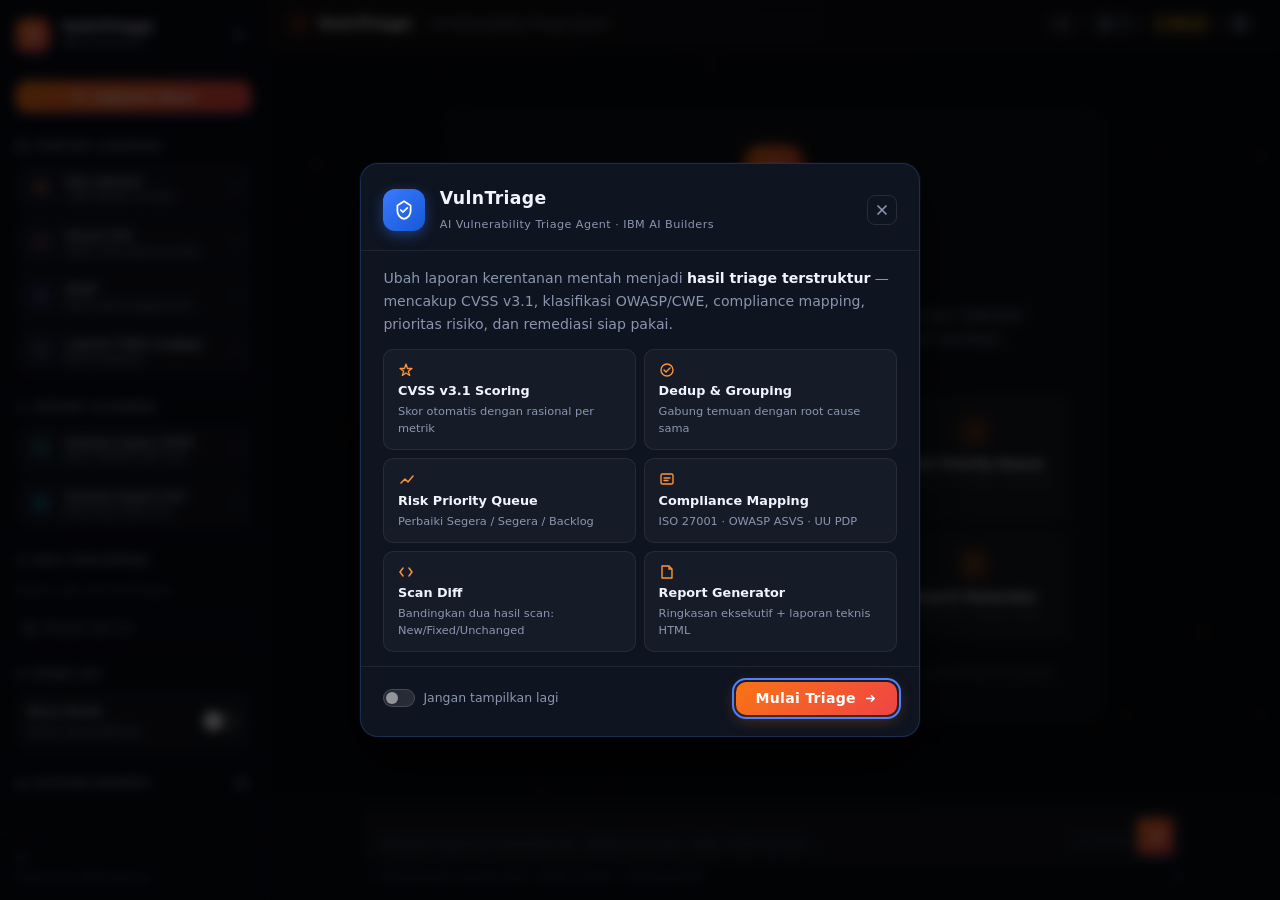
==== commit abd00df0: "feat: initialize VulnTriage security triage agent application and backend server" ====
--- a/testforge/index.html
+++ b/testforge/index.html
@@ -7,7 +7,7 @@
   <meta http-equiv="Pragma" content="no-cache" />
   <meta http-equiv="Expires" content="0" />
   <title>VulnTriage — AI Vulnerability Triage Agent</title>
-  <link rel="stylesheet" href="style.css?v=8" />
+  <link rel="stylesheet" href="style.css?v=10" />
 </head>
 <body>
 
@@ -156,6 +156,28 @@
           <input type="checkbox" id="toggleMock" />
           <span class="toggle-track" aria-hidden="true"><span class="toggle-thumb"></span></span>
         </label>
+      </div>
+
+      <!-- Secure API Key input (Local only, never stored in source code) -->
+      <div id="apiKeySection" class="api-key-box" hidden style="display:none">
+        <div class="api-key-header">
+          <span class="api-key-title">
+            <svg width="12" height="12" viewBox="0 0 16 16" fill="none"><rect x="3" y="7" width="10" height="7" rx="1.5" stroke="currentColor" stroke-width="1.4"/><path d="M5 7V4.5a3 3 0 016 0V7" stroke="currentColor" stroke-width="1.4"/></svg>
+            API Key
+          </span>
+          <span id="apiKeyStatus" class="api-key-badge none">Belum diset</span>
+        </div>
+        <div class="api-key-input-row">
+          <input type="password" id="inputApiKey" placeholder="sk-or-v1-..." autocomplete="off" spellcheck="false" />
+          <button type="button" class="btn-icon-tiny" id="btnToggleKeyMask" title="Tampilkan / Sembunyikan Key" aria-label="Lihat API Key">
+            <svg width="13" height="13" viewBox="0 0 16 16" fill="none"><circle cx="8" cy="8" r="3" stroke="currentColor" stroke-width="1.4"/><path d="M1 8s3-5 7-5 7 5 7 5-3 5-7 5-7-5-7-5z" stroke="currentColor" stroke-width="1.4"/></svg>
+          </button>
+        </div>
+        <div class="api-key-actions">
+          <button type="button" class="btn-accent-tiny" id="btnSaveApiKey">Simpan</button>
+          <button type="button" class="btn-ghost-tiny" id="btnRemoveApiKey">Hapus</button>
+        </div>
+        <p class="api-key-note">🔒 Disimpan secara lokal di browser Anda (LocalStorage), tidak pernah di-commit ke Git atau dipublikasikan.</p>
       </div>
     </div>
 
@@ -394,6 +416,6 @@
     </div>
   </div>
 
-  <script src="app.js?v=8"></script>
+  <script src="app.js?v=10"></script>
 </body>
 </html>
--- a/testforge/style.css
+++ b/testforge/style.css
@@ -371,6 +371,107 @@
 }
 .toggle-switch input:checked ~ .toggle-track { background: var(--accent); }
 .toggle-switch input:checked ~ .toggle-track .toggle-thumb { transform: translateX(16px); }
+
+/* Secure API Key Box */
+.api-key-box {
+  display: flex;
+  flex-direction: column;
+  gap: .5rem;
+  background: rgba(14, 17, 23, 0.7);
+  border: 1px solid var(--border);
+  border-radius: var(--r-md);
+  padding: .7rem .8rem;
+  margin-top: .4rem;
+}
+.api-key-header {
+  display: flex;
+  align-items: center;
+  justify-content: space-between;
+}
+.api-key-title {
+  display: flex;
+  align-items: center;
+  gap: .35rem;
+  font-size: .74rem;
+  font-weight: 600;
+  color: var(--text-primary);
+}
+.api-key-badge {
+  font-size: .66rem;
+  font-weight: 700;
+  padding: .15em .5em;
+  border-radius: 4px;
+}
+.api-key-badge.saved {
+  background: rgba(34,197,94,.15);
+  color: #4ade80;
+  border: 1px solid rgba(34,197,94,.3);
+}
+.api-key-badge.none {
+  background: rgba(148,163,184,.12);
+  color: #94a3b8;
+  border: 1px solid rgba(148,163,184,.25);
+}
+.api-key-input-row {
+  display: flex;
+  align-items: center;
+  gap: .3rem;
+  background: var(--bg-input);
+  border: 1px solid var(--border);
+  border-radius: var(--r-sm);
+  padding: .2rem .4rem;
+}
+.api-key-input-row input {
+  flex: 1;
+  background: transparent;
+  border: none;
+  outline: none;
+  color: var(--text-primary);
+  font-family: var(--font-mono);
+  font-size: .76rem;
+  padding: .25em 0;
+}
+.btn-icon-tiny {
+  background: transparent;
+  border: none;
+  color: var(--text-muted);
+  cursor: pointer;
+  display: flex;
+  align-items: center;
+  justify-content: center;
+  padding: .2rem;
+  border-radius: 4px;
+}
+.btn-icon-tiny:hover { color: var(--text-primary); }
+.api-key-actions {
+  display: flex;
+  gap: .4rem;
+}
+.btn-accent-tiny {
+  background: var(--grad-brand);
+  border: none;
+  color: #fff;
+  font-size: .72rem;
+  font-weight: 600;
+  padding: .3em .75em;
+  border-radius: var(--r-sm);
+  cursor: pointer;
+}
+.btn-ghost-tiny {
+  background: transparent;
+  border: 1px solid var(--border);
+  color: var(--text-secondary);
+  font-size: .72rem;
+  padding: .3em .6em;
+  border-radius: var(--r-sm);
+  cursor: pointer;
+}
+.btn-ghost-tiny:hover { background: rgba(239,68,68,.12); border-color: rgba(239,68,68,.3); color: #fca5a5; }
+.api-key-note {
+  font-size: .66rem;
+  color: var(--text-muted);
+  line-height: 1.4;
+}
 
 /* Settings panel */
 .settings-panel { display: flex; flex-direction: column; gap: .5rem; }
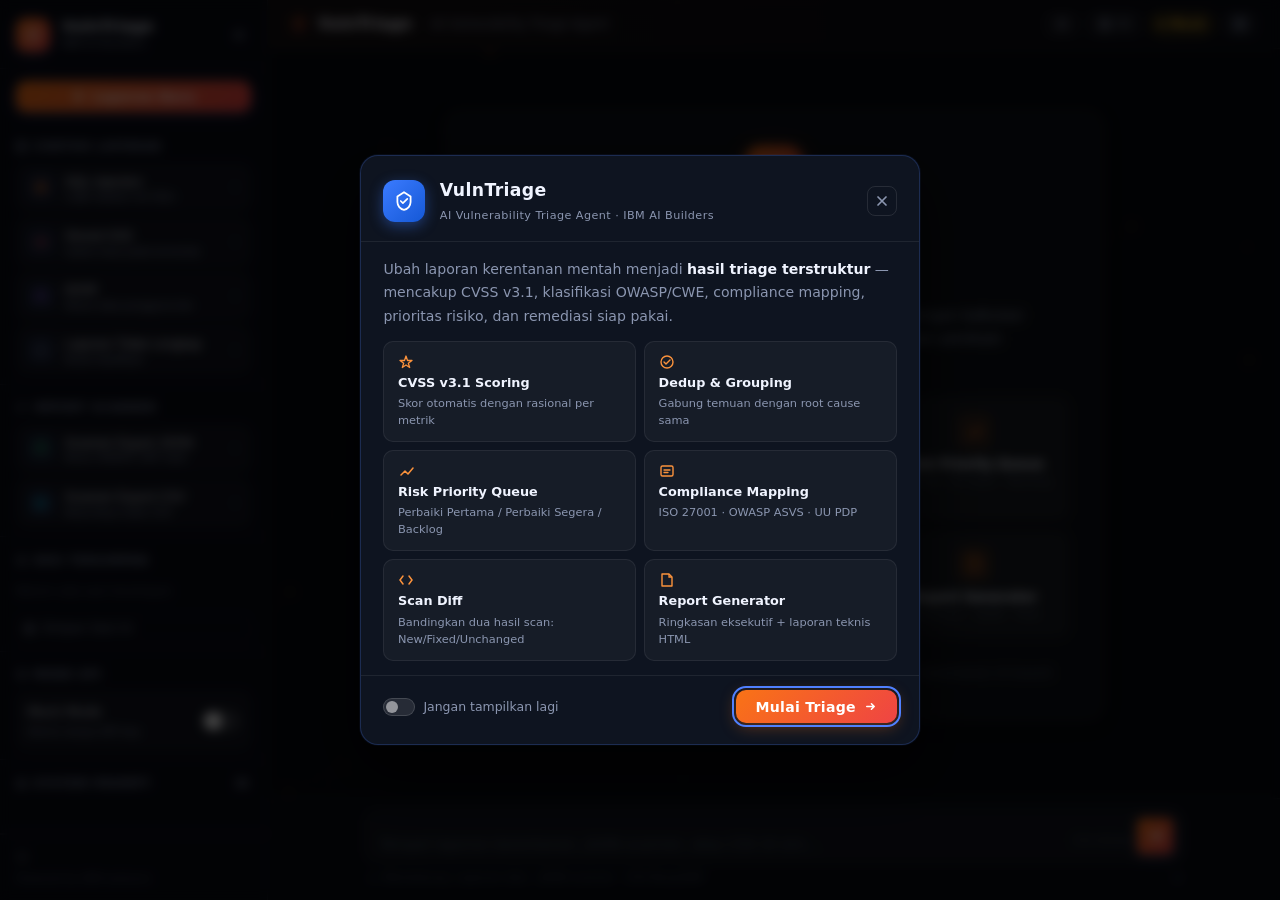
==== commit 0a6c8dce: "feat(testforge): output JSON terstruktur, kalkulator CVSS, dedup deterministik, perbaikan scan diff " ====
--- a/testforge/index.html
+++ b/testforge/index.html
@@ -397,7 +397,7 @@
       <div class="wm-features">
         <div class="wm-feat"><span class="wm-feat-icon"><svg width="16" height="16" viewBox="0 0 16 16" fill="none"><path d="M8 2l1.5 4.5H14l-3.7 2.7 1.4 4.3L8 11 4.3 13.5l1.4-4.3L2 6.5h4.5z" stroke="currentColor" stroke-width="1.3" stroke-linejoin="round"/></svg></span><span class="wm-feat-label">CVSS v3.1 Scoring</span><span class="wm-feat-desc">Skor otomatis dengan rasional per metrik</span></div>
         <div class="wm-feat"><span class="wm-feat-icon"><svg width="16" height="16" viewBox="0 0 16 16" fill="none"><circle cx="8" cy="8" r="6" stroke="currentColor" stroke-width="1.4"/><path d="M5 8l2 2 4-4" stroke="currentColor" stroke-width="1.4" stroke-linecap="round" stroke-linejoin="round"/></svg></span><span class="wm-feat-label">Dedup & Grouping</span><span class="wm-feat-desc">Gabung temuan dengan root cause sama</span></div>
-        <div class="wm-feat"><span class="wm-feat-icon"><svg width="16" height="16" viewBox="0 0 16 16" fill="none"><path d="M3 12l4-4 3 3 5-6" stroke="currentColor" stroke-width="1.5" stroke-linecap="round" stroke-linejoin="round"/></svg></span><span class="wm-feat-label">Risk Priority Queue</span><span class="wm-feat-desc">Perbaiki Segera / Segera / Backlog</span></div>
+        <div class="wm-feat"><span class="wm-feat-icon"><svg width="16" height="16" viewBox="0 0 16 16" fill="none"><path d="M3 12l4-4 3 3 5-6" stroke="currentColor" stroke-width="1.5" stroke-linecap="round" stroke-linejoin="round"/></svg></span><span class="wm-feat-label">Risk Priority Queue</span><span class="wm-feat-desc">Perbaiki Pertama / Perbaiki Segera / Backlog</span></div>
         <div class="wm-feat"><span class="wm-feat-icon"><svg width="16" height="16" viewBox="0 0 16 16" fill="none"><rect x="2" y="3" width="12" height="10" rx="1.5" stroke="currentColor" stroke-width="1.4"/><path d="M5 7h6M5 9.5h4" stroke="currentColor" stroke-width="1.3" stroke-linecap="round"/></svg></span><span class="wm-feat-label">Compliance Mapping</span><span class="wm-feat-desc">ISO 27001 · OWASP ASVS · UU PDP</span></div>
         <div class="wm-feat"><span class="wm-feat-icon"><svg width="16" height="16" viewBox="0 0 16 16" fill="none"><path d="M5 4l-3 4 3 4M11 4l3 4-3 4" stroke="currentColor" stroke-width="1.5" stroke-linecap="round"/></svg></span><span class="wm-feat-label">Scan Diff</span><span class="wm-feat-desc">Bandingkan dua hasil scan: New/Fixed/Unchanged</span></div>
         <div class="wm-feat"><span class="wm-feat-icon"><svg width="16" height="16" viewBox="0 0 16 16" fill="none"><path d="M3 2h7l3 3v9H3V2z" stroke="currentColor" stroke-width="1.4" stroke-linejoin="round"/><path d="M10 2v3h3" stroke="currentColor" stroke-width="1.3"/></svg></span><span class="wm-feat-label">Report Generator</span><span class="wm-feat-desc">Ringkasan eksekutif + laporan teknis HTML</span></div>
@@ -416,6 +416,8 @@
     </div>
   </div>
 
-  <script src="app.js?v=10"></script>
+  <script src="cvss.js?v=1"></script>
+  <script src="structured.js?v=1"></script>
+  <script src="app.js?v=11"></script>
 </body>
 </html>
--- a/testforge/style.css
+++ b/testforge/style.css
@@ -1355,7 +1355,11 @@
   z-index: 9;
   backdrop-filter: blur(2px);
   -webkit-backdrop-filter: blur(2px);
-}
+  opacity: 0;
+  pointer-events: none;
+  transition: opacity .2s;
+}
+.sidebar-overlay.active { opacity: 1; pointer-events: all; }
 
 /* ==========================================================================
    SECTION 16: RESPONSIVE
